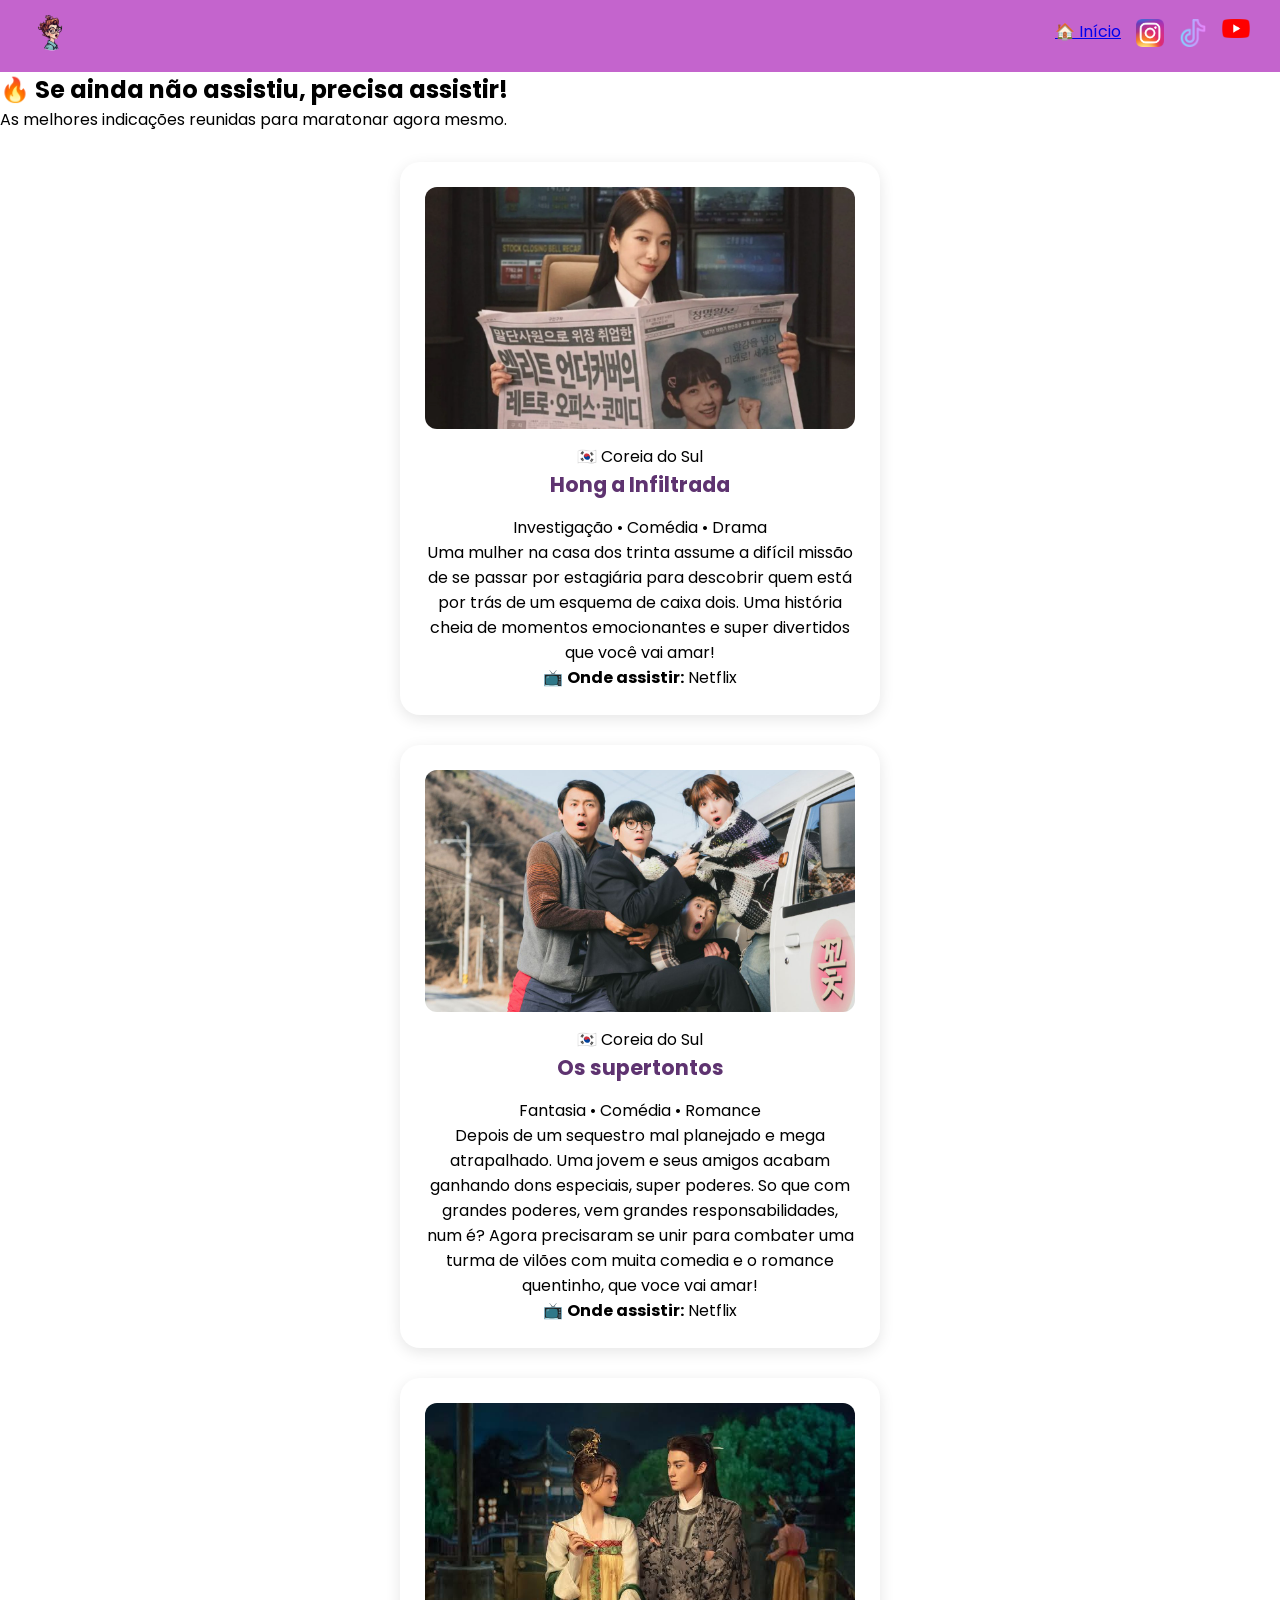
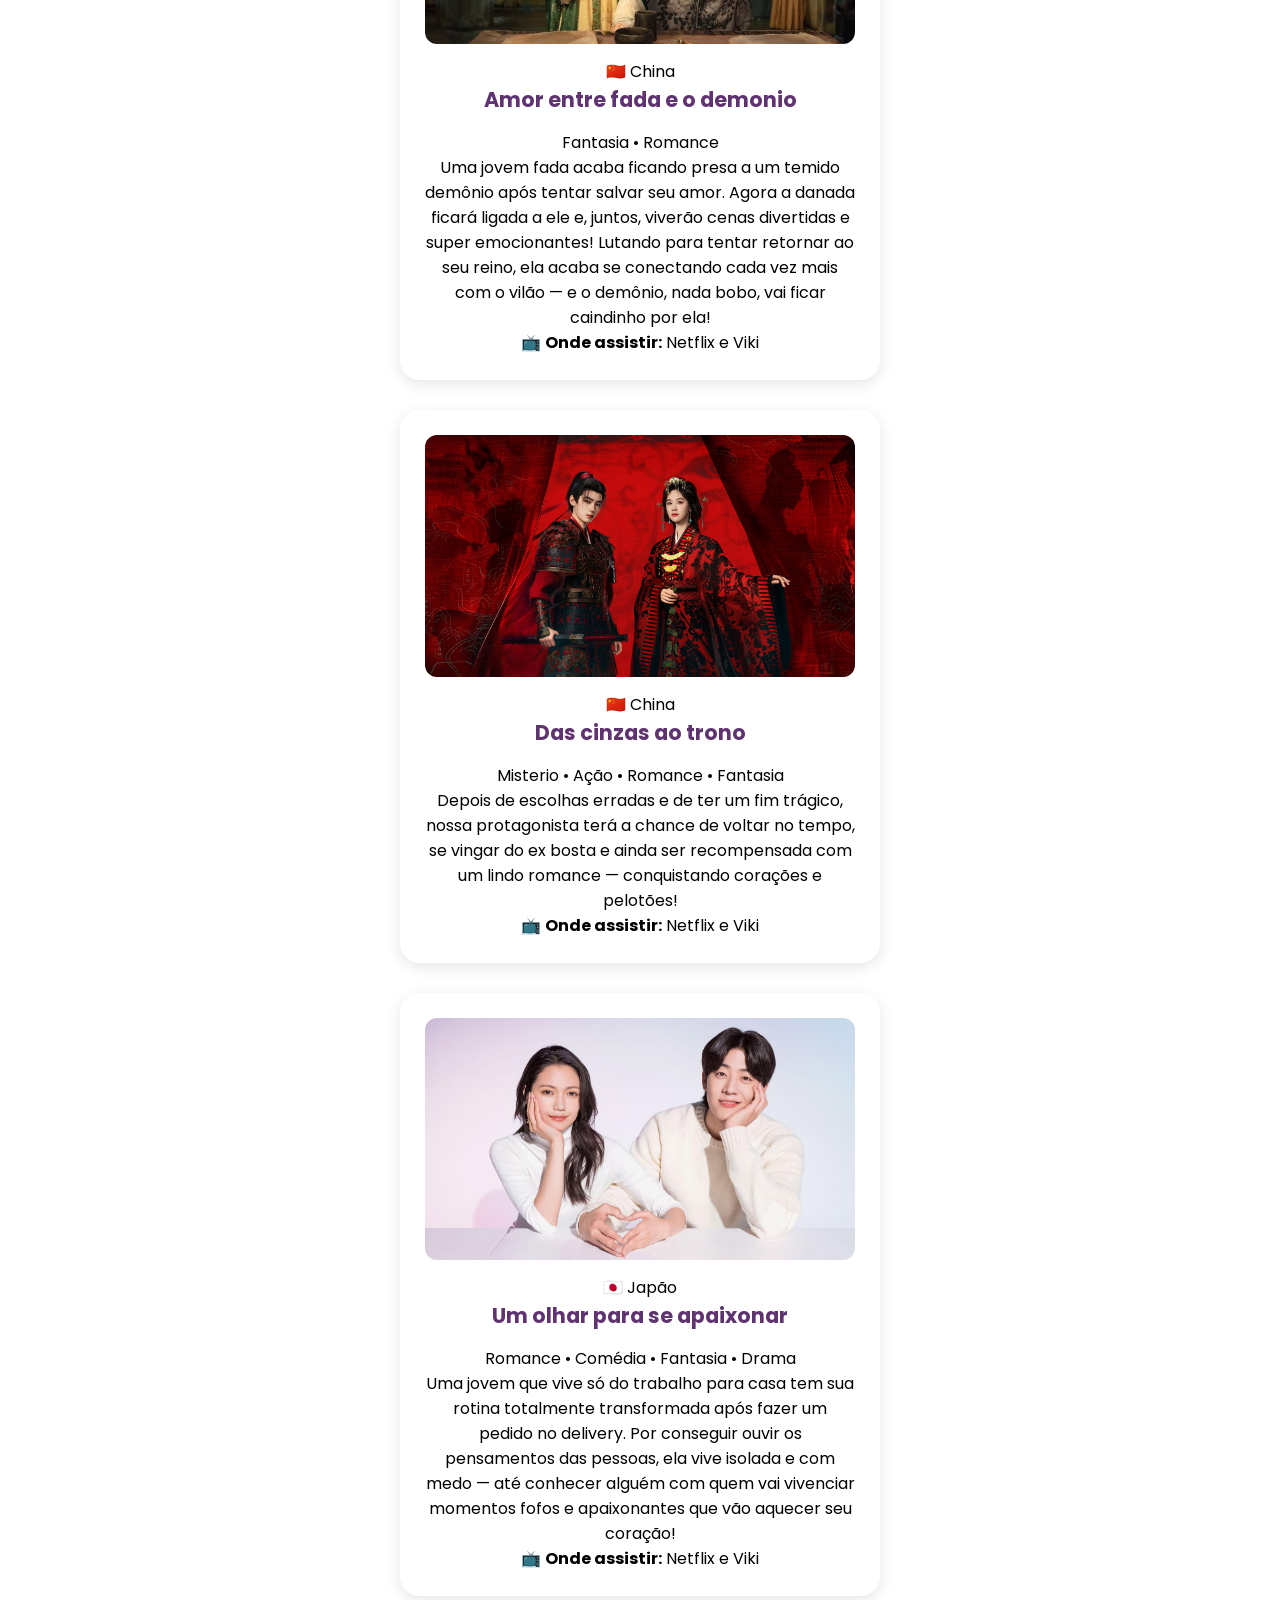
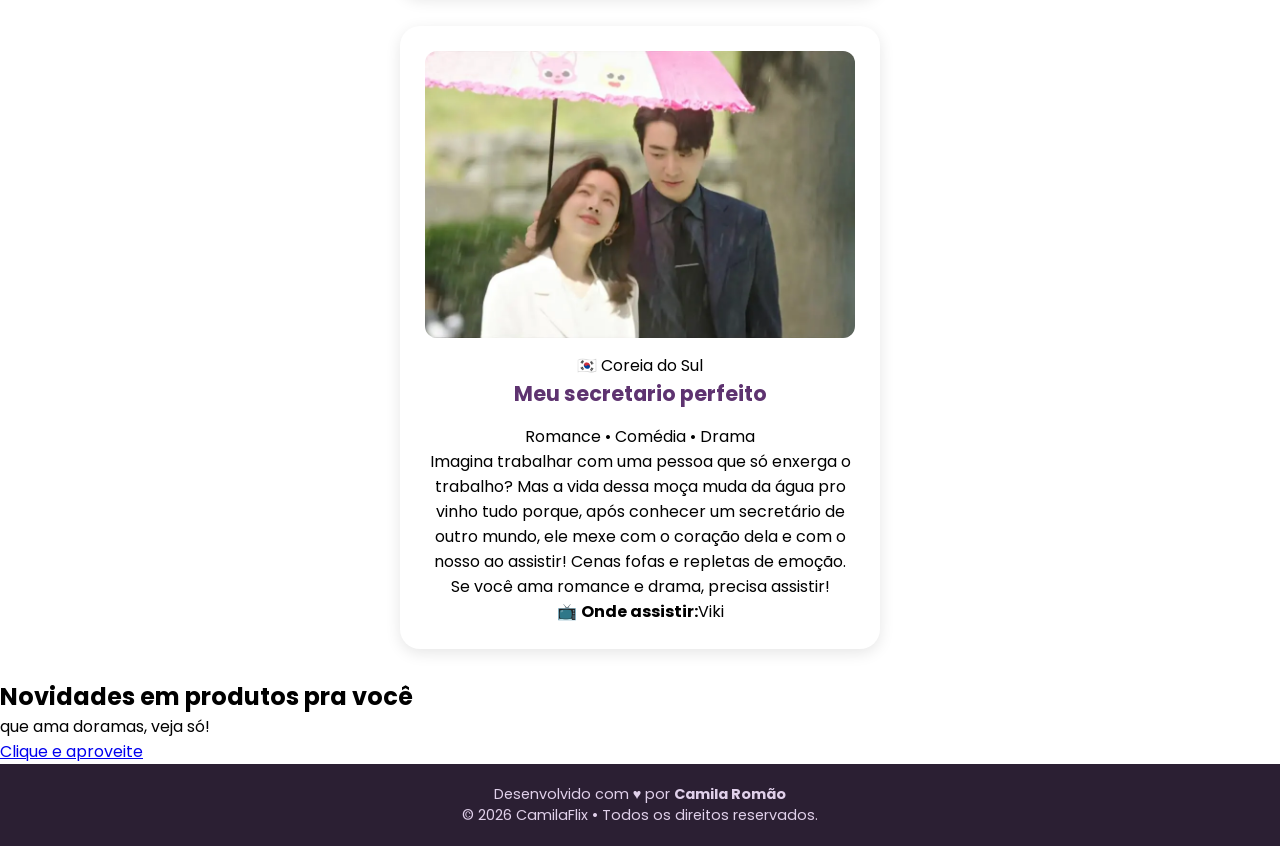
==== indicacoes.html @ 981745ed "Update indicacoes.html" ====
<!DOCTYPE html>
<html lang="pt-br">
<head>
    <meta charset="UTF-8">
    <meta name="viewport" content="width=device-width, initial-scale=1.0">
    <link rel="stylesheet" href="style.css">
    <link rel="preconnect" href="https://fonts.googleapis.com">
    <link rel="preconnect" href="https://fonts.gstatic.com" crossorigin>
    <link href="https://fonts.googleapis.com/css2?family=Poppins:ital,wght@0,100;0,200;0,300;0,400;0,500;0,600;0,700;0,800;0,900;1,100;1,200;1,300;1,400;1,500;1,600;1,700;1,800;1,900&display=swap" rel="stylesheet">
    <title>Recomendo - Camilaflix</title>
</head>

<body>
    <header>
        <div class="logo">
                <img class="logotipo" src="assets/Cah-dorameira-logo.png" alt="Logo Camila Dorameira">
        </div>
        
        <nav class="redes-sociais">
            <!-- Botão de Início estilizado -->
            <a href="https://camila-romao.github.io/mundo-dos-doramas/" class="btn-inicio">
                <span>🏠</span> Início
            </a>

            <!-- Suas Redes Sociais -->
            <a href="https://www.instagram.com/camiladorameiraa/" target="_blank"><img src="assets/Instagram_icon.png" alt="Instagram"></a>
            <a href="https://www.tiktok.com/@camiladorameiraa" target="_blank"><img src="assets/Tiktok_logo.png" alt="TikTok"></a>
            <a href="https://www.youtube.com/@Camiladorameira" target="_blank"><img src="assets/Youtube_logo.png" alt="YouTube"></a>
        </nav>
    </header>

    <section class="titulo-chamativo">
        <h2>🔥 Se ainda não assistiu, precisa assistir!</h2>
        <p>As melhores indicações reunidas para maratonar agora mesmo.</p>
    </section>

    <!-- Grid onde ficam os seus doramas -->
    <main class="grid-doramaflix">

        <!-- Exemplo Card Coreano 1 -->
        <div class="card-dorama">
            <img src="assets/hong-a-infiltrada-img.webp" alt="Hong a infiltrada">
            <div class="card-info">
                <span class="tag-pais coreia">🇰🇷 Coreia do Sul</span>
                <h3>Hong a Infiltrada</h3>
                <span class="genero">Investigação • Comédia • Drama</span>
                <p>Uma mulher na casa dos trinta assume a difícil missão de se passar por estagiária para descobrir quem está por trás de um esquema de caixa dois. Uma história cheia de momentos emocionantes e super divertidos que você vai amar!</p>
                <p class="onde-assistir">📺 <strong>Onde assistir:</strong> Netflix</p>
            </div>
        </div>

        <!-- Exemplo Card Coreano 2 -->
        <div class="card-dorama">
            <img src="assets/SUPERtontos-img.jpg" alt="supertontos">
            <div class="card-info">
                <span class="tag-pais coreia">🇰🇷 Coreia do Sul</span>
                <h3>Os supertontos</h3>
                <span class="genero">Fantasia • Comédia • Romance</span>
                <p>Depois de um sequestro mal planejado e mega atrapalhado. Uma jovem e seus amigos acabam ganhando dons especiais, super poderes. So que com grandes poderes, vem grandes responsabilidades, num é? Agora precisaram se unir para combater uma turma de vilões com muita comedia e o romance quentinho, que voce vai amar!</p>
                <p class="onde-assistir">📺 <strong>Onde assistir:</strong> Netflix</p>
            </div>
        </div> 

        <!-- Exemplo Card Chinês 1 -->
        <div class="card-dorama">
            <img src="assets/amor-entre-a-fada-e-o-demonio-img.jpg" alt="Amor entre fada e o demonio">
            <div class="card-info">
                <span class="tag-pais china">🇨🇳 China</span>
                <h3>Amor entre fada e o demonio</h3>
                <span class="genero">Fantasia • Romance</span>
                <p>Uma jovem fada acaba ficando presa a um temido demônio após tentar salvar seu amor. Agora a danada ficará ligada a ele e, juntos, viverão cenas divertidas e super emocionantes! Lutando para tentar retornar ao seu reino, ela acaba se conectando cada vez mais com o vilão — e o demônio, nada bobo, vai ficar caindinho por ela!</p>
                <p class="onde-assistir">📺 <strong>Onde assistir:</strong> Netflix e Viki</p>
            </div>
        </div>

        <!-- Exemplo Card Chinês 2 -->
        <div class="card-dorama">
            <img src="assets/das-cinzas-ao-trono-img.jpg" alt="Das cinzas ao trono">
            <div class="card-info">
                <span class="tag-pais china">🇨🇳 China</span>
                <h3>Das cinzas ao trono</h3>
                <span class="genero">Misterio • Ação • Romance • Fantasia</span>
                <p>Depois de escolhas erradas e de ter um fim trágico, nossa protagonista terá a chance de voltar no tempo, se vingar do ex bosta e ainda ser recompensada com um lindo romance — conquistando corações e pelotões!</p>
                <p class="onde-assistir">📺 <strong>Onde assistir:</strong> Netflix e Viki</p>
            </div>
        </div> 

        <!-- Exemplo Card Japonês -->
        <div class="card-dorama">
            <img src="assets/Um-olhar-para-se-apaixonar-img.jpg" alt="Um olhar para se apaixonar">
            <div class="card-info">
                <span class="tag-pais japao">🇯🇵 Japão</span>
                <h3>Um olhar para se apaixonar</h3>
                <span class="genero">Romance • Comédia • Fantasia • Drama</span>
                <p>Uma jovem que vive só do trabalho para casa tem sua rotina totalmente transformada após fazer um pedido no delivery. Por conseguir ouvir os pensamentos das pessoas, ela vive isolada e com medo — até conhecer alguém com quem vai vivenciar momentos fofos e apaixonantes que vão aquecer seu coração!</p>
                <p class="onde-assistir">📺 <strong>Onde assistir:</strong> Netflix e Viki</p>
            </div>
        </div> 

        <div class="card-dorama">
            <img src="assets/meu-secretario-perfeito-img.webp" alt="Meu secretario perfeito">
            <div class="card-info">
                <span class="tag-pais japao">🇰🇷 Coreia do Sul</span>
                <h3>Meu secretario perfeito</h3>
                <span class="genero">Romance • Comédia • Drama</span>
                <p>Imagina trabalhar com uma pessoa que só enxerga o trabalho? Mas a vida dessa moça muda da água pro vinho tudo porque, após conhecer um secretário de outro mundo, ele mexe com o coração dela e com o nosso ao assistir! Cenas fofas e repletas de emoção. Se você ama romance e drama, precisa assistir! </p>
                <p class="onde-assistir">📺 <strong>Onde assistir:</strong>Viki</p>
            </div>
        </div> 
    </main>


<!-- Seção achadinhos -->
    <!-- Cabeçalho da Seção -->
     <section>
        <div class="achadinhos-titulo">
        <h2>Novidades em produtos pra você</h2>
        <p>que ama doramas, veja só!</p>
        <a  href="https://meli.la/2pvs6Jg" target="_blank" rel="noopener noreferrer">
                Clique e aproveite
            </a>
    </div>
     </section>

<footer>
        <p>Desenvolvido com <span class="coracao">♥</span> por <strong>Camila Romão</strong></p>
        <p>&copy; 2026 CamilaFlix • Todos os direitos reservados.</p>
    </footer> 
</body>
</html>
---- style.css ----
* {
    margin: 0;
    padding: 0;
    box-sizing: border-box;
    font-family: "Poppins", sans-serif;
}
/* ============================================== */
/* 2. CABEÇALHO E NAVEGAÇÃO                       */
/* ============================================== */
header {
    display: flex;
    justify-content: space-between;
    align-items: center;
    padding: 10px 30px;
    background-color: rgb(196, 100, 205);
    backdrop-filter: blur(5px);
    position: sticky;
    top: 0;
    z-index: 100;
}

.logotipo {
    width: 45px;
    height: auto;
    border-radius: 50%;
    transition: transform 0.3s ease;
    cursor: pointer;
}

.logotipo:hover {
    transform: scale(1.08);
}

.redes-sociais {
    display: flex;
    gap: 15px;
}

.redes-sociais img {
    width: 28px;
    height: auto;
    transition: transform 0.2s ease;
}

.redes-sociais img:hover {
    transform: scale(1.15);
}

/* ============================================== */
/* 3. ANIMAÇÃO CHUVA DE CEREJEIRA                 */
/* ============================================== */
#petalas-container {
    position: fixed;
    top: 0;
    left: 0;
    width: 100%;
    height: 100vh;
    overflow: hidden;
    pointer-events: none;
    z-index: 999;
}

.petala {
    position: absolute;
    top: -10px;
    background-color: #ffb7c5;
    border-radius: 150% 0 150% 0;
    animation: cair linear infinite;
    opacity: 0.8;
}

.petala:nth-child(1) { left: 10%; width: 15px; height: 10px; animation-duration: 5s; animation-delay: 0s; }
.petala:nth-child(2) { left: 30%; width: 20px; height: 12px; animation-duration: 7s; animation-delay: 2s; }
.petala:nth-child(3) { left: 50%; width: 12px; height: 8px;  animation-duration: 4s; animation-delay: 1s; }
.petala:nth-child(4) { left: 70%; width: 18px; height: 10px; animation-duration: 6s; animation-delay: 3s; }
.petala:nth-child(5) { left: 90%; width: 14px; height: 9px;  animation-duration: 0.5s; }

@keyframes cair {
    0% {
        transform: translateY(-10vh) rotate(0deg) translateX(0);
        opacity: 1;
    }
    100% {
        transform: translateY(85vh) rotate(360deg) translateX(50px);
        opacity: 0.2;
    }
}

/* ============================================== */
/* TEXTO SOBRE O BANNER                           */
/* ============================================== */

.texto-banner {
    position: absolute;
    left: 50%;
    top: 60%;

    transform: translate(-50%, -50%);

    z-index: 2;

    width: 90%;
    max-width: 650px;

    text-align: center;

    color: rgba(255, 255, 255, 0.9);

    text-shadow: 0 2px 10px rgba(0, 0, 0, 0.45);
}

.texto-banner h1 {
    margin: 0 0 8px;

    color: rgba(255, 255, 255, 0.88);

    font-size: clamp(1.6rem, 3vw, 2.5rem);

    font-weight: 700;

    line-height: 1.2;

    text-align: center;
}

.texto-banner p {
    margin: 0;

    color: rgba(255, 255, 255, 0.75);

    font-size: clamp(0.8rem, 1.3vw, 1rem);

    line-height: 1.5;

    text-align: center;
}
 

/* BANNER DO TOPO                              */
/* ============================================== */

.banner {
    width: 100%;
    margin: 0;
    padding: 0;
}

.conteudo-banner {
    width: 100%;
    height: clamp(250px, 40vw, 420px);
    overflow: hidden;
    position: relative;
    border-bottom: 4px solid #c464cd;
}

.conteudo-banner img {
    width: 100%;
    height: 100%;
    display: block;
    object-fit: cover;
    object-position: center;
}

/* Degrade sobre a imagem */ 
.conteudo-banner::after {
    content: "";
    position: absolute;
    inset: 0;
    background: linear-gradient(
        to bottom,
        rgba(0, 0, 0, 0.05),
        rgba(0, 0, 0, 0.15),
        rgba(0, 0, 0, 0.55)
    );
    pointer-events: none;
}

/* ============================================== */
/* RESPONSIVIDADE DO BANNER                       */
/* ============================================== */

@media (max-width: 768px) {
    .conteudo-banner {
        height: 280px;
    }
}

@media (max-width: 480px) {
    .conteudo-banner {
        height: 230px;
    }
}

@media (max-width: 600px) {

    .texto-banner {
        left: 6%;
        right: 6%;
        bottom: 12%;
    }

    .texto-banner h1 {
        font-size: 1.7rem;
    }

    .texto-banner p {
        font-size: 0.85rem;
    }
}

h1 {
    text-align: center;
    color: #5e3370;
    margin: 40px 20px 20px;
    font-size: 2rem;
}

/* SEÇÕES DE TEXTO E APRESENTAÇÃO  */ 

.secao-chamativa { 
    max-width: 900px; 
    margin: 0 auto; 
    padding: 40px 20px;
}

.lista-motivos {
    list-style: none;
    padding: 0;
    margin-top: 15px;
}

.lista-motivos li {
    color: #444;
    font-size: 1rem;
    line-height: 1.6;
    margin-bottom: 15px;
    position: relative;
    padding-left: 25px;
}

.lista-motivos li::before {
    content: "💜";
    position: absolute;
    left: 0;
    top: 0;
    font-size: 0.9rem;
}

.lista-motivos strong {
    color: #5e3370;
}

/* ============================================== */
/* 6. CARD DO DORAMA EM DESTAQUE                 */
/* ============================================== */
.card-dorama {
    max-width: 480px;            /* Define a largura do card no meio da tela */
    margin: 30px auto;           /* Centraliza perfeitamente o card */
    padding: 25px;
    background-color: #ffffff;   /* Fundo branco */
    border-radius: 20px;         /* Cantos arredondados */
    box-shadow: 0 4px 15px rgba(0, 0, 0, 0.1); /* Sombrinha suave */
    
    display: flex;
    flex-direction: column;
    align-items: center;
    text-align: center;
}

.card-dorama img {
    width: 100%;                 /* A imagem ocupa a largura inteira da caixinha */
    height: auto;
    border-radius: 12px;
    margin-bottom: 15px;
}

.card-dorama h3 {
    font-size: 1.3rem;
    color: #5e3370;
    margin-bottom: 15px;
}

.btn-resenha {
    display: inline-flex;
    justify-content: center;
    align-items: center;
    width: 150px;
    height: 40px;
    border-radius: 20px;
    color: #ffffff;
    background-color: rgb(171, 114, 224);
    border: none;
    font-weight: bold;
    font-size: 14px;
    cursor: pointer;
    transition: background-color 0.2s ease, transform 0.2s ease;
    margin-bottom: 15px;
}

.btn-resenha:hover {
    background-color: rgb(145, 90, 195);
    transform: scale(1.05);
}

.resenha-caixa {
    margin: 10px 0 20px 0;
    padding: 15px;
    background-color: #fff0f3;
    border-radius: 12px;
    text-align: left;
    width: 100%;
}

.resenha-caixa p {
    color: #444;
    font-size: 0.95rem;
    line-height: 1.5;
}

.link-youtube {
    display: inline-block;
    margin-top: 10px;
    color: #ff4757;
    font-weight: bold;
    text-decoration: none;
}

.link-youtube:hover {
    text-decoration: underline;
}

/* Container do Botão de Curtir */
.favoritos-container {
    display: flex;
    padding: 10px;
    align-items: center;
    flex-direction: column;
    justify-content: center;
    text-align: center;
}

.favoritos-container button {
    width: 70px;
    height: 70px;
    background-color: #ffb7c5;
    border-radius: 50%;
    border: none;
    cursor: pointer;
    font-size: 1.5rem;
    transition: transform 0.2s ease;
}

.favoritos-container button:hover {
    transform: scale(1.1);
}

.favoritos-container p {
    margin-top: 8px;
    font-weight: bold;
    color: #5e3370;
}

/* ============================================== */
/* 7. SEÇÃO YOUTUBE                               */
/* ============================================== */
.secao-youtube {
    text-align: center;
    padding: 40px 20px;
    background-color: #9477ac;
    color: #f4f4f4;
    display: flex;
    flex-direction: column;
    align-items: center;
    gap: 15px;
}

.secao-youtube h3 {
    font-size: 1.5rem;
}

.secao-youtube p {
    max-width: 700px;
}

.btn-youtube {
    display: inline-flex;
    align-items: center;
    justify-content: center;
    gap: 10px;
    background-color: #ffffff;
    color: #333;
    border: none;
    padding: 10px 25px;
    border-radius: 25px;
    font-size: 1rem;
    font-weight: bold;
    cursor: pointer;
    box-shadow: 0 4px 8px rgba(0, 0, 0, 0.15);
    transition: transform 0.2s ease, background-color 0.2s ease;
}

.btn-youtube img {
    width: 28px;
    height: auto;
}

.btn-youtube:hover {
    transform: scale(1.05);
    background-color: #fff0f5;
}

/* ============================================== */
/* SEÇÃO CAMILAFLIX                               */
/* ============================================== */

.secao-camilaflix {
    width: 100%;
    display: flex;
    justify-content: center;
    align-items: center;

    padding: 40px 20px;

    text-align: center;
}

.link-camilaflix {
    display: flex;
    flex-direction: column;
    align-items: center;

    gap: 18px;

    max-width: 700px;
}

.link-camilaflix h3 {
    margin: 0;

    color: #5e3370;

    font-size: 1.3rem;
    font-weight: 600;

    line-height: 1.5;
}

.link-camilaflix a {
    display: inline-flex;
    align-items: center;
    justify-content: center;

    gap: 6px;

    padding: 9px 20px;

    background: linear-gradient(
        135deg,
        #9333ea,
        #db2777
    );

    color: #ffffff;

    border-radius: 15px;

    font-size: 0.9rem;
    font-weight: 600;

    text-decoration: none;

    box-shadow:
        0 5px 15px rgba(168, 85, 247, 0.30);

    transition:
        transform 0.2s ease,
        box-shadow 0.2s ease;
}

.link-camilaflix a:hover {
    transform: translateY(-3px);

    box-shadow:
        0 8px 20px rgba(168, 85, 247, 0.40);
}

@media (max-width: 480px) {
    .secao-camilaflix {
        padding: 30px 15px;
    }

    .link-camilaflix h3 {
        font-size: 1.1rem;
    }

    .link-camilaflix a {
        font-size: 0.85rem;
        padding: 8px 17px;
    }
}

/* ============================================== */
/* CORREÇÃO DO TEXTO DO BANNER                   */
/* ============================================== */

.texto-banner {
    position: absolute;

    left: 50%;
    top: 60%;

    transform: translate(-50%, -50%);

    width: calc(100% - 40px);
    max-width: 650px;

    margin: 0;
    padding: 0;

    text-align: center;

    z-index: 2;
}

.texto-banner h1 {
    margin: 0 0 8px !important;
    padding: 0;

    color: rgba(255, 255, 255, 0.90);

    font-size: clamp(1.5rem, 5vw, 2.5rem);

    font-weight: 700;
    line-height: 1.2;

    text-align: center;

    white-space: normal;

    text-shadow: 0 2px 10px rgba(0, 0, 0, 0.5);
}

.texto-banner p {
    margin: 0;
    padding: 0;

    color: rgba(255, 255, 255, 0.78);

    font-size: clamp(0.75rem, 2.5vw, 1rem);

    line-height: 1.5;

    text-align: center;
}

/* ============================================== */
/* CELULAR                                        */
/* ============================================== */

@media (max-width: 600px) {

    .texto-banner {
        left: 50%;
        top: 62%;

        width: calc(100% - 30px);

        transform: translate(-50%, -50%);
    }

    .texto-banner h1 {
        font-size: 1.45rem;
    }

    .texto-banner p {
        font-size: 0.75rem;
    }
}

/* ============================================== */
/* 8. RODAPÉ                                      */
/* ============================================== */
footer {
    text-align: center;
    padding: 20px;
    background-color: #2b1f33;
    color: #e0d0ea;
    font-size: 0.9rem;
}
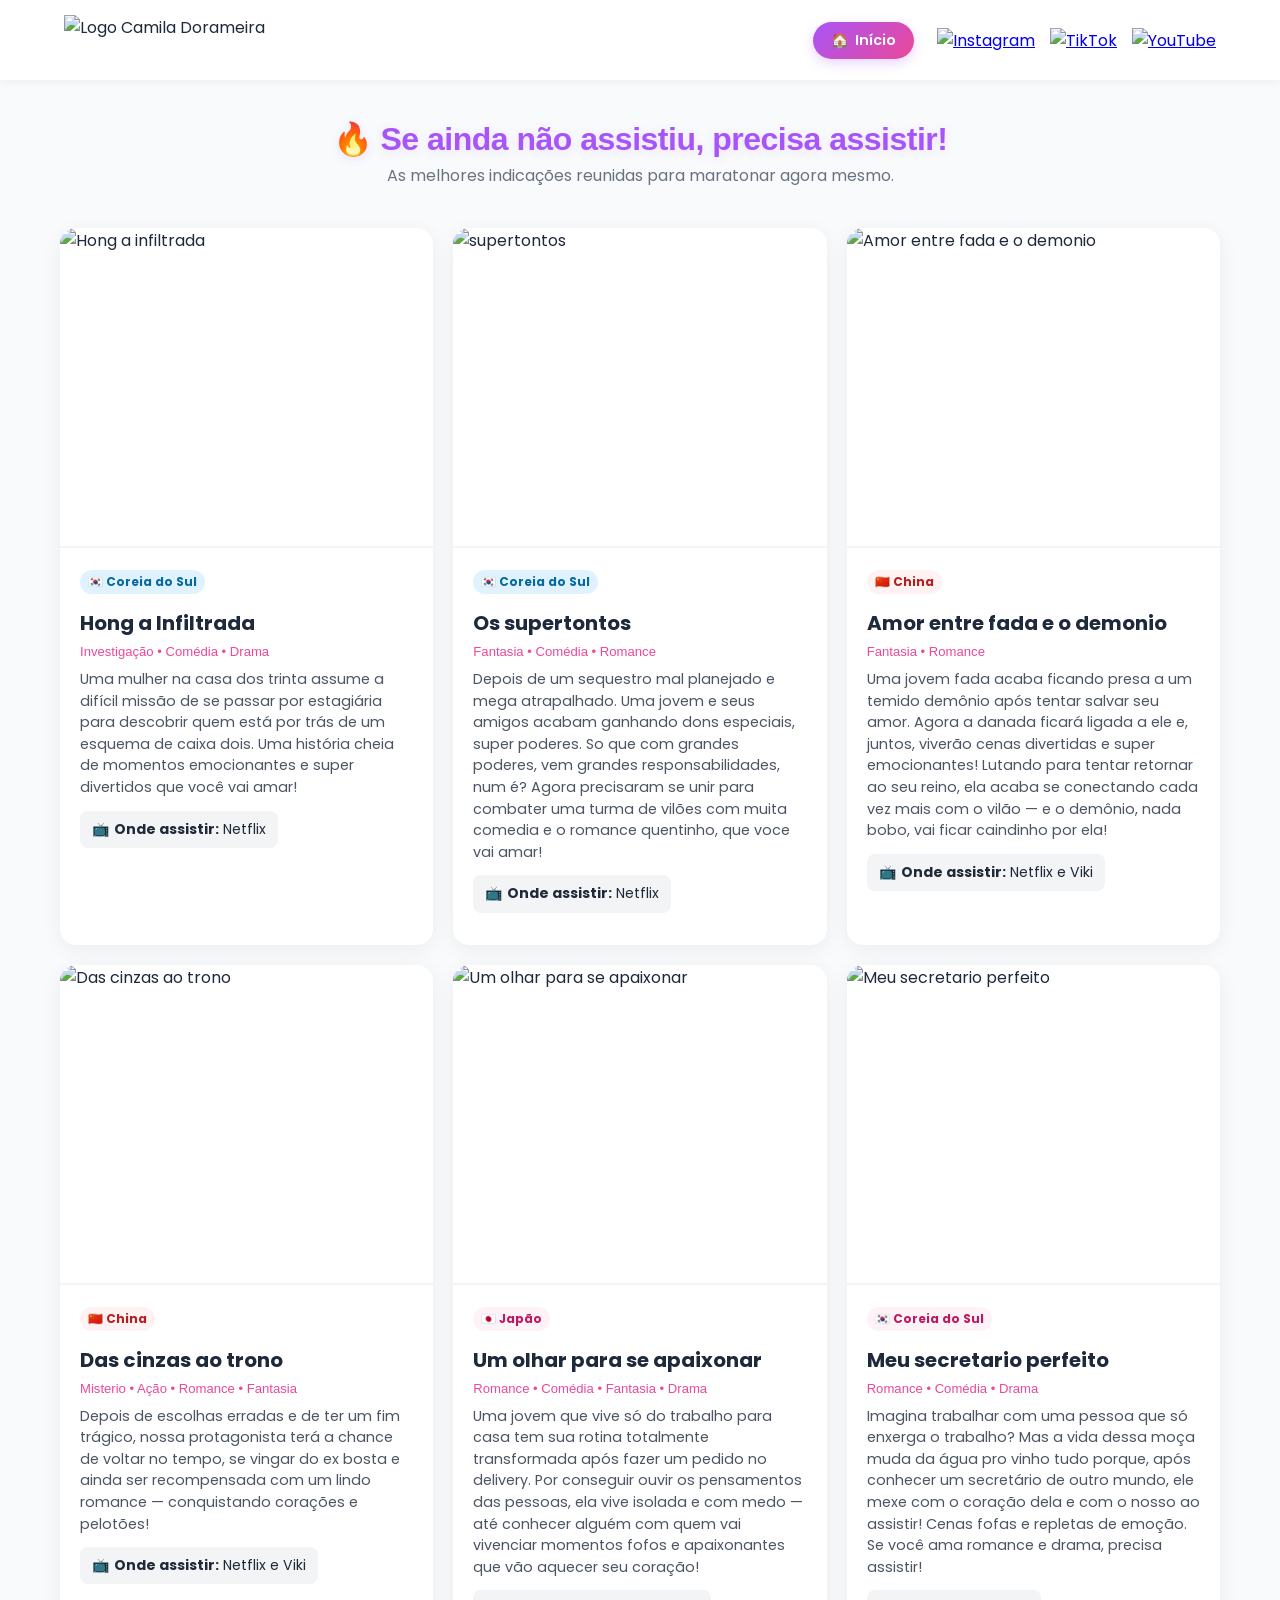
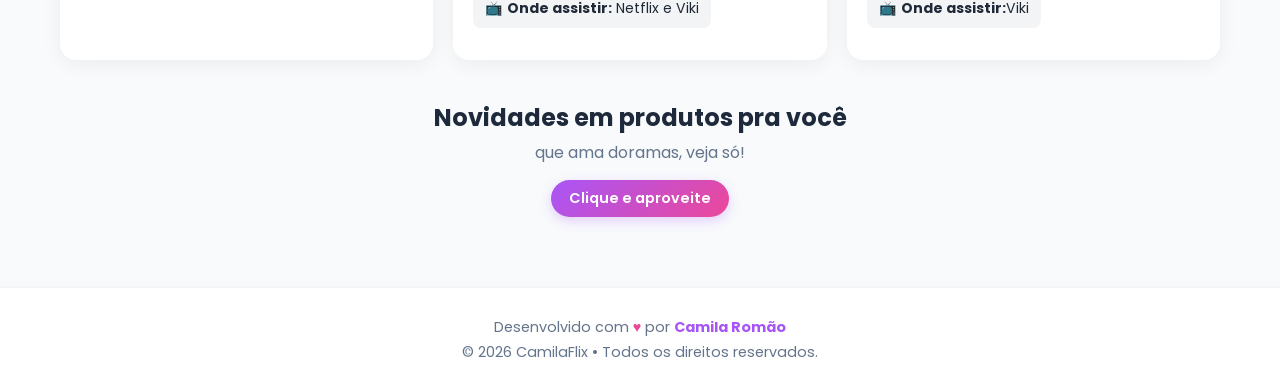
==== commit 1da39953: "Add files via upload" ====
--- a/indicacoes.html
+++ b/indicacoes.html
@@ -13,19 +13,19 @@
 <body>
     <header>
         <div class="logo">
-                <img class="logotipo" src="assets/Cah-dorameira-logo.png" alt="Logo Camila Dorameira">
+                <img class="logotipo" src="/Mundo-dos-Doramas/assets/Cah-dorameira-logo.png" alt="Logo Camila Dorameira">
         </div>
         
         <nav class="redes-sociais">
             <!-- Botão de Início estilizado -->
-            <a href="https://camila-romao.github.io/mundo-dos-doramas/" class="btn-inicio">
+            <a href="/Mundo-dos-Doramas/index.html" class="btn-inicio">
                 <span>🏠</span> Início
             </a>
 
             <!-- Suas Redes Sociais -->
-            <a href="https://www.instagram.com/camiladorameiraa/" target="_blank"><img src="assets/Instagram_icon.png" alt="Instagram"></a>
-            <a href="https://www.tiktok.com/@camiladorameiraa" target="_blank"><img src="assets/Tiktok_logo.png" alt="TikTok"></a>
-            <a href="https://www.youtube.com/@Camiladorameira" target="_blank"><img src="assets/Youtube_logo.png" alt="YouTube"></a>
+            <a href="https://www.instagram.com/camiladorameiraa/" rel="noopener noreferrer" target="_blank"><img src="/Mundo-dos-Doramas/assets/Instagram_icon.png" alt="Instagram"></a>
+            <a href="https://www.tiktok.com/@camiladorameiraa" rel="noopener noreferrer" target="_blank"><img src="/Mundo-dos-Doramas/assets/Tiktok_logo.png" alt="TikTok"></a>
+            <a href="https://www.youtube.com/@Camiladorameira" rel="noopener noreferrer" target="_blank"><img src="/Mundo-dos-Doramas/assets/Youtube_logo.png" alt="YouTube"></a>
         </nav>
     </header>
 
@@ -39,7 +39,7 @@
 
         <!-- Exemplo Card Coreano 1 -->
         <div class="card-dorama">
-            <img src="assets/hong-a-infiltrada-img.webp" alt="Hong a infiltrada">
+            <img src="/Mundo-dos-Doramas/assets/hong-a-infiltrada-img.webp" alt="Hong a infiltrada">
             <div class="card-info">
                 <span class="tag-pais coreia">🇰🇷 Coreia do Sul</span>
                 <h3>Hong a Infiltrada</h3>
@@ -51,7 +51,7 @@
 
         <!-- Exemplo Card Coreano 2 -->
         <div class="card-dorama">
-            <img src="assets/SUPERtontos-img.jpg" alt="supertontos">
+            <img src="/Mundo-dos-Doramas/assets/SUPERtontos-img.jpg" alt="supertontos">
             <div class="card-info">
                 <span class="tag-pais coreia">🇰🇷 Coreia do Sul</span>
                 <h3>Os supertontos</h3>
@@ -63,7 +63,7 @@
 
         <!-- Exemplo Card Chinês 1 -->
         <div class="card-dorama">
-            <img src="assets/amor-entre-a-fada-e-o-demonio-img.jpg" alt="Amor entre fada e o demonio">
+            <img src="/Mundo-dos-Doramas/assets/amor-entre-a-fada-e-o-demonio-img.jpg" alt="Amor entre fada e o demonio">
             <div class="card-info">
                 <span class="tag-pais china">🇨🇳 China</span>
                 <h3>Amor entre fada e o demonio</h3>
@@ -75,7 +75,7 @@
 
         <!-- Exemplo Card Chinês 2 -->
         <div class="card-dorama">
-            <img src="assets/das-cinzas-ao-trono-img.jpg" alt="Das cinzas ao trono">
+            <img src="/Mundo-dos-Doramas/assets/das-cinzas-ao-trono-img.jpg" alt="Das cinzas ao trono">
             <div class="card-info">
                 <span class="tag-pais china">🇨🇳 China</span>
                 <h3>Das cinzas ao trono</h3>
@@ -87,7 +87,7 @@
 
         <!-- Exemplo Card Japonês -->
         <div class="card-dorama">
-            <img src="assets/Um-olhar-para-se-apaixonar-img.jpg" alt="Um olhar para se apaixonar">
+            <img src="/Mundo-dos-Doramas/assets/Um-olhar-para-se-apaixonar-img.jpg" alt="Um olhar para se apaixonar">
             <div class="card-info">
                 <span class="tag-pais japao">🇯🇵 Japão</span>
                 <h3>Um olhar para se apaixonar</h3>
@@ -98,7 +98,7 @@
         </div> 
 
         <div class="card-dorama">
-            <img src="assets/meu-secretario-perfeito-img.webp" alt="Meu secretario perfeito">
+            <img src="/Mundo-dos-Doramas/assets/meu-secretario-perfeito-img.webp" alt="Meu secretario perfeito">
             <div class="card-info">
                 <span class="tag-pais japao">🇰🇷 Coreia do Sul</span>
                 <h3>Meu secretario perfeito</h3>
--- a/style.css
+++ b/style.css
@@ -1,44 +1,63 @@
+/* ==================== CONFIGURAÇÕES GERAIS ==================== */
+
 * {
     margin: 0;
     padding: 0;
     box-sizing: border-box;
+}
+
+html {
+    scroll-behavior: smooth;
+}
+
+body {
     font-family: "Poppins", sans-serif;
-}
-/* ============================================== */
-/* 2. CABEÇALHO E NAVEGAÇÃO                       */
-/* ============================================== */
+    background-color: #f8fafc;
+    color: #1e293b;
+    overflow-x: hidden;
+}
+
+/* ==================== CABEÇALHO ==================== */
+
 header {
+    position: sticky;
+    top: 0;
+    z-index: 10;
+
     display: flex;
     justify-content: space-between;
     align-items: center;
-    padding: 10px 30px;
-    background-color: rgb(196, 100, 205);
-    backdrop-filter: blur(5px);
-    position: sticky;
-    top: 0;
-    z-index: 100;
+
+    padding: 15px 5%;
+
+    background-color: #ffffff;
+    box-shadow: 0 2px 10px rgba(0, 0, 0, 0.05);
 }
 
 .logotipo {
-    width: 45px;
-    height: auto;
-    border-radius: 50%;
-    transition: transform 0.3s ease;
-    cursor: pointer;
+    height: 50px;
+    width: auto;
+    display: block;
+    transition: transform 0.2s ease;
 }
 
 .logotipo:hover {
-    transform: scale(1.08);
-}
+    transform: scale(1.05);
+}
+
+/* ==================== REDES SOCIAIS ==================== */
 
 .redes-sociais {
     display: flex;
+    align-items: center;
+    justify-content: flex-end;
     gap: 15px;
 }
 
 .redes-sociais img {
     width: 28px;
-    height: auto;
+    height: 28px;
+    object-fit: contain;
     transition: transform 0.2s ease;
 }
 
@@ -46,544 +65,421 @@
     transform: scale(1.15);
 }
 
-/* ============================================== */
-/* 3. ANIMAÇÃO CHUVA DE CEREJEIRA                 */
-/* ============================================== */
-#petalas-container {
-    position: fixed;
-    top: 0;
-    left: 0;
-    width: 100%;
-    height: 100vh;
-    overflow: hidden;
-    pointer-events: none;
-    z-index: 999;
-}
-
-.petala {
-    position: absolute;
-    top: -10px;
-    background-color: #ffb7c5;
-    border-radius: 150% 0 150% 0;
-    animation: cair linear infinite;
-    opacity: 0.8;
-}
-
-.petala:nth-child(1) { left: 10%; width: 15px; height: 10px; animation-duration: 5s; animation-delay: 0s; }
-.petala:nth-child(2) { left: 30%; width: 20px; height: 12px; animation-duration: 7s; animation-delay: 2s; }
-.petala:nth-child(3) { left: 50%; width: 12px; height: 8px;  animation-duration: 4s; animation-delay: 1s; }
-.petala:nth-child(4) { left: 70%; width: 18px; height: 10px; animation-duration: 6s; animation-delay: 3s; }
-.petala:nth-child(5) { left: 90%; width: 14px; height: 9px;  animation-duration: 0.5s; }
-
-@keyframes cair {
-    0% {
-        transform: translateY(-10vh) rotate(0deg) translateX(0);
-        opacity: 1;
-    }
-    100% {
-        transform: translateY(85vh) rotate(360deg) translateX(50px);
-        opacity: 0.2;
-    }
-}
-
-/* ============================================== */
-/* TEXTO SOBRE O BANNER                           */
-/* ============================================== */
-
-.texto-banner {
-    position: absolute;
-    left: 50%;
-    top: 60%;
-
-    transform: translate(-50%, -50%);
-
-    z-index: 2;
-
-    width: 90%;
-    max-width: 650px;
-
-    text-align: center;
-
-    color: rgba(255, 255, 255, 0.9);
-
-    text-shadow: 0 2px 10px rgba(0, 0, 0, 0.45);
-}
-
-.texto-banner h1 {
-    margin: 0 0 8px;
-
-    color: rgba(255, 255, 255, 0.88);
-
-    font-size: clamp(1.6rem, 3vw, 2.5rem);
-
-    font-weight: 700;
-
-    line-height: 1.2;
-
-    text-align: center;
-}
-
-.texto-banner p {
-    margin: 0;
-
-    color: rgba(255, 255, 255, 0.75);
-
-    font-size: clamp(0.8rem, 1.3vw, 1rem);
-
-    line-height: 1.5;
-
-    text-align: center;
-}
- 
-
-/* BANNER DO TOPO                              */
-/* ============================================== */
-
-.banner {
-    width: 100%;
-    margin: 0;
-    padding: 0;
-}
-
-.conteudo-banner {
-    width: 100%;
-    height: clamp(250px, 40vw, 420px);
-    overflow: hidden;
-    position: relative;
-    border-bottom: 4px solid #c464cd;
-}
-
-.conteudo-banner img {
-    width: 100%;
-    height: 100%;
-    display: block;
-    object-fit: cover;
-    object-position: center;
-}
-
-/* Degrade sobre a imagem */ 
-.conteudo-banner::after {
-    content: "";
-    position: absolute;
-    inset: 0;
-    background: linear-gradient(
-        to bottom,
-        rgba(0, 0, 0, 0.05),
-        rgba(0, 0, 0, 0.15),
-        rgba(0, 0, 0, 0.55)
-    );
-    pointer-events: none;
-}
-
-/* ============================================== */
-/* RESPONSIVIDADE DO BANNER                       */
-/* ============================================== */
-
-@media (max-width: 768px) {
-    .conteudo-banner {
-        height: 280px;
-    }
-}
-
-@media (max-width: 480px) {
-    .conteudo-banner {
-        height: 230px;
-    }
-}
-
-@media (max-width: 600px) {
-
-    .texto-banner {
-        left: 6%;
-        right: 6%;
-        bottom: 12%;
-    }
-
-    .texto-banner h1 {
-        font-size: 1.7rem;
-    }
-
-    .texto-banner p {
-        font-size: 0.85rem;
-    }
-}
-
-h1 {
-    text-align: center;
-    color: #5e3370;
-    margin: 40px 20px 20px;
-    font-size: 2rem;
-}
-
-/* SEÇÕES DE TEXTO E APRESENTAÇÃO  */ 
-
-.secao-chamativa { 
-    max-width: 900px; 
-    margin: 0 auto; 
-    padding: 40px 20px;
-}
-
-.lista-motivos {
-    list-style: none;
-    padding: 0;
-    margin-top: 15px;
-}
-
-.lista-motivos li {
-    color: #444;
-    font-size: 1rem;
-    line-height: 1.6;
-    margin-bottom: 15px;
-    position: relative;
-    padding-left: 25px;
-}
-
-.lista-motivos li::before {
-    content: "💜";
-    position: absolute;
-    left: 0;
-    top: 0;
-    font-size: 0.9rem;
-}
-
-.lista-motivos strong {
-    color: #5e3370;
-}
-
-/* ============================================== */
-/* 6. CARD DO DORAMA EM DESTAQUE                 */
-/* ============================================== */
-.card-dorama {
-    max-width: 480px;            /* Define a largura do card no meio da tela */
-    margin: 30px auto;           /* Centraliza perfeitamente o card */
-    padding: 25px;
-    background-color: #ffffff;   /* Fundo branco */
-    border-radius: 20px;         /* Cantos arredondados */
-    box-shadow: 0 4px 15px rgba(0, 0, 0, 0.1); /* Sombrinha suave */
-    
-    display: flex;
-    flex-direction: column;
-    align-items: center;
-    text-align: center;
-}
-
-.card-dorama img {
-    width: 100%;                 /* A imagem ocupa a largura inteira da caixinha */
-    height: auto;
-    border-radius: 12px;
-    margin-bottom: 15px;
-}
-
-.card-dorama h3 {
-    font-size: 1.3rem;
-    color: #5e3370;
-    margin-bottom: 15px;
-}
-
-.btn-resenha {
-    display: inline-flex;
-    justify-content: center;
-    align-items: center;
-    width: 150px;
-    height: 40px;
-    border-radius: 20px;
-    color: #ffffff;
-    background-color: rgb(171, 114, 224);
-    border: none;
-    font-weight: bold;
-    font-size: 14px;
-    cursor: pointer;
-    transition: background-color 0.2s ease, transform 0.2s ease;
-    margin-bottom: 15px;
-}
-
-.btn-resenha:hover {
-    background-color: rgb(145, 90, 195);
-    transform: scale(1.05);
-}
-
-.resenha-caixa {
-    margin: 10px 0 20px 0;
-    padding: 15px;
-    background-color: #fff0f3;
-    border-radius: 12px;
-    text-align: left;
-    width: 100%;
-}
-
-.resenha-caixa p {
-    color: #444;
-    font-size: 0.95rem;
-    line-height: 1.5;
-}
-
-.link-youtube {
-    display: inline-block;
-    margin-top: 10px;
-    color: #ff4757;
-    font-weight: bold;
-    text-decoration: none;
-}
-
-.link-youtube:hover {
-    text-decoration: underline;
-}
-
-/* Container do Botão de Curtir */
-.favoritos-container {
-    display: flex;
-    padding: 10px;
-    align-items: center;
-    flex-direction: column;
-    justify-content: center;
-    text-align: center;
-}
-
-.favoritos-container button {
-    width: 70px;
-    height: 70px;
-    background-color: #ffb7c5;
-    border-radius: 50%;
-    border: none;
-    cursor: pointer;
-    font-size: 1.5rem;
-    transition: transform 0.2s ease;
-}
-
-.favoritos-container button:hover {
-    transform: scale(1.1);
-}
-
-.favoritos-container p {
-    margin-top: 8px;
-    font-weight: bold;
-    color: #5e3370;
-}
-
-/* ============================================== */
-/* 7. SEÇÃO YOUTUBE                               */
-/* ============================================== */
-.secao-youtube {
-    text-align: center;
-    padding: 40px 20px;
-    background-color: #9477ac;
-    color: #f4f4f4;
-    display: flex;
-    flex-direction: column;
-    align-items: center;
-    gap: 15px;
-}
-
-.secao-youtube h3 {
-    font-size: 1.5rem;
-}
-
-.secao-youtube p {
-    max-width: 700px;
-}
-
-.btn-youtube {
+/* ==================== BOTÃO INÍCIO ==================== */
+
+.btn-inicio {
     display: inline-flex;
     align-items: center;
     justify-content: center;
-    gap: 10px;
-    background-color: #ffffff;
-    color: #333;
-    border: none;
-    padding: 10px 25px;
-    border-radius: 25px;
+    gap: 6px;
+
+    background: linear-gradient(135deg, #a855f7, #ec4899);
+    color: #ffffff;
+
+    font-weight: 600;
+    font-size: 0.9rem;
+
+    padding: 8px 18px;
+    border-radius: 20px;
+
+    text-decoration: none;
+
+    box-shadow: 0 4px 12px rgba(168, 85, 247, 0.25);
+
+    transition:
+        transform 0.3s ease,
+        box-shadow 0.3s ease,
+        background 0.3s ease;
+
+    margin-right: 8px;
+}
+
+.btn-inicio:hover {
+    transform: translateY(-2px);
+
+    box-shadow: 0 6px 18px rgba(168, 85, 247, 0.4);
+
+    background: linear-gradient(135deg, #9333ea, #db2777);
+}
+
+.btn-inicio:active {
+    transform: translateY(0);
+}
+
+/* ==================== TÍTULO DA PÁGINA ==================== */
+
+.titulo-chamativo {
+    text-align: center;
+    margin: 40px 0 20px;
+    padding: 0 15px;
+}
+
+.titulo-chamativo h2 {
+    font-size: 2rem;
+    color: #a855f7;
+    font-weight: 800;
+    letter-spacing: -0.5px;
+
+    text-shadow: 0 2px 10px rgba(168, 85, 247, 0.15);
+}
+
+.titulo-chamativo p {
+    color: #6b7280;
     font-size: 1rem;
+    margin-top: 5px;
+}
+
+/* ==================== TAGS DOS PAÍSES ==================== */
+
+.tag-pais {
+    display: inline-block;
+
+    padding: 3px 8px;
+    margin-bottom: 8px;
+
+    border-radius: 12px;
+
+    font-size: 0.75rem;
     font-weight: bold;
+    font-family: "Poppins", sans-serif;
+}
+
+.coreia {
+    background-color: #e0f2fe;
+    color: #0369a1;
+}
+
+.china {
+    background-color: #fef2f2;
+    color: #b91c1c;
+}
+
+.japao {
+    background-color: #fdf2f8;
+    color: #be185d;
+}
+
+/* ==================== GRADE DE CARDS ==================== */
+
+.grid-doramaflix {
+    display: grid;
+
+    grid-template-columns: repeat(3, minmax(0, 1fr));
+
+    gap: 20px;
+
+    width: 100%;
+    max-width: 1200px;
+
+    margin: 0 auto;
+    padding: 20px;
+}
+
+/* ==================== CARDS DE DORAMA ==================== */
+
+.card-dorama {
+    background: #ffffff;
+
+    border-radius: 16px;
+
+    overflow: hidden;
+
+    box-shadow: 0 4px 20px rgba(0, 0, 0, 0.06);
+
     cursor: pointer;
-    box-shadow: 0 4px 8px rgba(0, 0, 0, 0.15);
-    transition: transform 0.2s ease, background-color 0.2s ease;
-}
-
-.btn-youtube img {
-    width: 28px;
-    height: auto;
-}
-
-.btn-youtube:hover {
-    transform: scale(1.05);
-    background-color: #fff0f5;
-}
-
-/* ============================================== */
-/* SEÇÃO CAMILAFLIX                               */
-/* ============================================== */
-
-.secao-camilaflix {
+
+    opacity: 1;
+    transform: translateY(0);
+    filter: none;
+    visibility: visible;
+
+    transition:
+        transform 0.3s ease,
+        box-shadow 0.3s ease;
+}
+
+.card-dorama:hover {
+    transform: translateY(-8px) scale(1.02);
+
+    box-shadow: 0 16px 32px rgba(168, 85, 247, 0.25);
+}
+
+/* ==================== IMAGEM DO CARD ==================== */
+
+.card-dorama > img {
     width: 100%;
+    height: 320px;
+
+    object-fit: cover;
+    object-position: top center;
+
+    display: block;
+
+    border-bottom: 2px solid #f3f4f6;
+
+    transition: transform 0.6s cubic-bezier(0.25, 1, 0.5, 1);
+}
+
+/* Pequeno zoom na imagem ao passar o mouse */
+
+.card-dorama:hover > img {
+    transform: scale(1.03);
+}
+
+/* ==================== CONTEÚDO DO CARD ==================== */
+
+.card-info {
+    padding: 20px;
+}
+
+.card-info h3 {
+    font-size: 1.25rem;
+
+    color: #1e293b;
+
+    margin: 6px 0;
+}
+
+.genero {
+    display: block;
+
+    font-size: 0.82rem;
+
+    color: #ec4899;
+
+    font-weight: 500;
+
+    margin-bottom: 10px;
+}
+
+.card-info p {
+    font-size: 0.9rem;
+
+    color: #4b5563;
+
+    line-height: 1.5;
+
+    margin-bottom: 12px;
+}
+
+/* ==================== ONDE ASSISTIR ==================== */
+
+.onde-assistir {
+    display: inline-block;
+
+    font-size: 0.88rem !important;
+
+    color: #1f2937 !important;
+
+    background-color: #f3f4f6;
+
+    padding: 8px 12px;
+
+    border-radius: 8px;
+}
+
+/* ==================== SEÇÃO ACHADINHOS ==================== */
+
+.achadinhos-titulo {
     display: flex;
-    justify-content: center;
-    align-items: center;
-
-    padding: 40px 20px;
-
-    text-align: center;
-}
-
-.link-camilaflix {
-    display: flex;
+
     flex-direction: column;
-    align-items: center;
-
-    gap: 18px;
-
-    max-width: 700px;
-}
-
-.link-camilaflix h3 {
-    margin: 0;
-
-    color: #5e3370;
-
-    font-size: 1.3rem;
-    font-weight: 600;
-
-    line-height: 1.5;
-}
-
-.link-camilaflix a {
-    display: inline-flex;
+
     align-items: center;
     justify-content: center;
 
+    text-align: center;
+
+    padding: 20px;
+}
+
+.achadinhos-titulo h2 {
+    color: #1e293b;
+    margin-bottom: 5px;
+}
+
+.achadinhos-titulo p {
+    color: #64748b;
+    margin-bottom: 15px;
+}
+
+.achadinhos-titulo a {
+    display: inline-flex;
+
+    align-items: center;
+    justify-content: center;
+
     gap: 6px;
 
-    padding: 9px 20px;
-
-    background: linear-gradient(
-        135deg,
-        #9333ea,
-        #db2777
-    );
+    background: linear-gradient(135deg, #a855f7, #ec4899);
 
     color: #ffffff;
 
-    border-radius: 15px;
+    font-weight: 600;
 
     font-size: 0.9rem;
-    font-weight: 600;
+
+    padding: 8px 18px;
+
+    border-radius: 20px;
 
     text-decoration: none;
 
-    box-shadow:
-        0 5px 15px rgba(168, 85, 247, 0.30);
+    box-shadow: 0 4px 12px rgba(168, 85, 247, 0.25);
 
     transition:
-        transform 0.2s ease,
-        box-shadow 0.2s ease;
-}
-
-.link-camilaflix a:hover {
-    transform: translateY(-3px);
-
-    box-shadow:
-        0 8px 20px rgba(168, 85, 247, 0.40);
-}
+        transform 0.3s ease,
+        box-shadow 0.3s ease;
+}
+
+.achadinhos-titulo a:hover {
+    transform: translateY(-2px) scale(1.05);
+
+    box-shadow: 0 6px 18px rgba(168, 85, 247, 0.4);
+}
+
+/* ==================== RODAPÉ ==================== */
+
+footer {
+    background-color: #ffffff;
+
+    text-align: center;
+
+    padding: 25px 20px;
+
+    margin-top: 50px;
+
+    border-top: 1px solid #f1f5f9;
+
+    box-shadow: 0 -2px 10px rgba(0, 0, 0, 0.02);
+}
+
+footer p {
+    font-size: 0.9rem;
+
+    color: #64748b;
+
+    margin: 4px 0;
+}
+
+footer p strong {
+    color: #a855f7;
+}
+
+footer .coracao {
+    color: #ec4899;
+}
+
+/* ==================== RESPONSIVIDADE ==================== */
+
+/* Tablets */
+
+@media (max-width: 1000px) {
+
+    .grid-doramaflix {
+        grid-template-columns: repeat(2, minmax(0, 1fr));
+    }
+
+}
+
+/* Celulares */
+
+@media (max-width: 768px) {
+
+    header {
+        padding: 12px 20px;
+    }
+
+    .logotipo {
+        height: 45px;
+    }
+
+    .redes-sociais {
+        gap: 8px;
+    }
+
+    .redes-sociais img {
+        width: 25px;
+        height: 25px;
+    }
+
+    .btn-inicio {
+        font-size: 0.8rem;
+        padding: 7px 12px;
+        margin-right: 3px;
+    }
+
+    .titulo-chamativo {
+        margin-top: 30px;
+    }
+
+    .titulo-chamativo h2 {
+        font-size: 1.6rem;
+    }
+
+    .titulo-chamativo p {
+        font-size: 0.9rem;
+    }
+
+    .grid-doramaflix {
+        grid-template-columns: 1fr;
+
+        padding: 15px;
+
+        gap: 20px;
+    }
+
+    .card-dorama > img {
+        height: auto;
+        max-height: 420px;
+    }
+
+    .card-info {
+        padding: 18px;
+    }
+
+}
+
+/* Celulares pequenos */
 
 @media (max-width: 480px) {
-    .secao-camilaflix {
-        padding: 30px 15px;
-    }
-
-    .link-camilaflix h3 {
-        font-size: 1.1rem;
-    }
-
-    .link-camilaflix a {
+
+    header {
+        padding: 10px 15px;
+    }
+
+    .logotipo {
+        height: 40px;
+    }
+
+    .redes-sociais {
+        gap: 6px;
+    }
+
+    .redes-sociais img {
+        width: 23px;
+        height: 23px;
+    }
+
+    .btn-inicio {
+        font-size: 0.75rem;
+        padding: 6px 10px;
+    }
+
+    .titulo-chamativo h2 {
+        font-size: 1.4rem;
+    }
+
+    .card-info h3 {
+        font-size: 1.15rem;
+    }
+
+    .card-info p {
         font-size: 0.85rem;
-        padding: 8px 17px;
-    }
-}
-
-/* ============================================== */
-/* CORREÇÃO DO TEXTO DO BANNER                   */
-/* ============================================== */
-
-.texto-banner {
-    position: absolute;
-
-    left: 50%;
-    top: 60%;
-
-    transform: translate(-50%, -50%);
-
-    width: calc(100% - 40px);
-    max-width: 650px;
-
-    margin: 0;
-    padding: 0;
-
-    text-align: center;
-
-    z-index: 2;
-}
-
-.texto-banner h1 {
-    margin: 0 0 8px !important;
-    padding: 0;
-
-    color: rgba(255, 255, 255, 0.90);
-
-    font-size: clamp(1.5rem, 5vw, 2.5rem);
-
-    font-weight: 700;
-    line-height: 1.2;
-
-    text-align: center;
-
-    white-space: normal;
-
-    text-shadow: 0 2px 10px rgba(0, 0, 0, 0.5);
-}
-
-.texto-banner p {
-    margin: 0;
-    padding: 0;
-
-    color: rgba(255, 255, 255, 0.78);
-
-    font-size: clamp(0.75rem, 2.5vw, 1rem);
-
-    line-height: 1.5;
-
-    text-align: center;
-}
-
-/* ============================================== */
-/* CELULAR                                        */
-/* ============================================== */
-
-@media (max-width: 600px) {
-
-    .texto-banner {
-        left: 50%;
-        top: 62%;
-
-        width: calc(100% - 30px);
-
-        transform: translate(-50%, -50%);
-    }
-
-    .texto-banner h1 {
-        font-size: 1.45rem;
-    }
-
-    .texto-banner p {
-        font-size: 0.75rem;
-    }
-}
-
-/* ============================================== */
-/* 8. RODAPÉ                                      */
-/* ============================================== */
-footer {
-    text-align: center;
-    padding: 20px;
-    background-color: #2b1f33;
-    color: #e0d0ea;
-    font-size: 0.9rem;
+    }
+
+    .onde-assistir {
+        font-size: 0.8rem !important;
+    }
+
 }
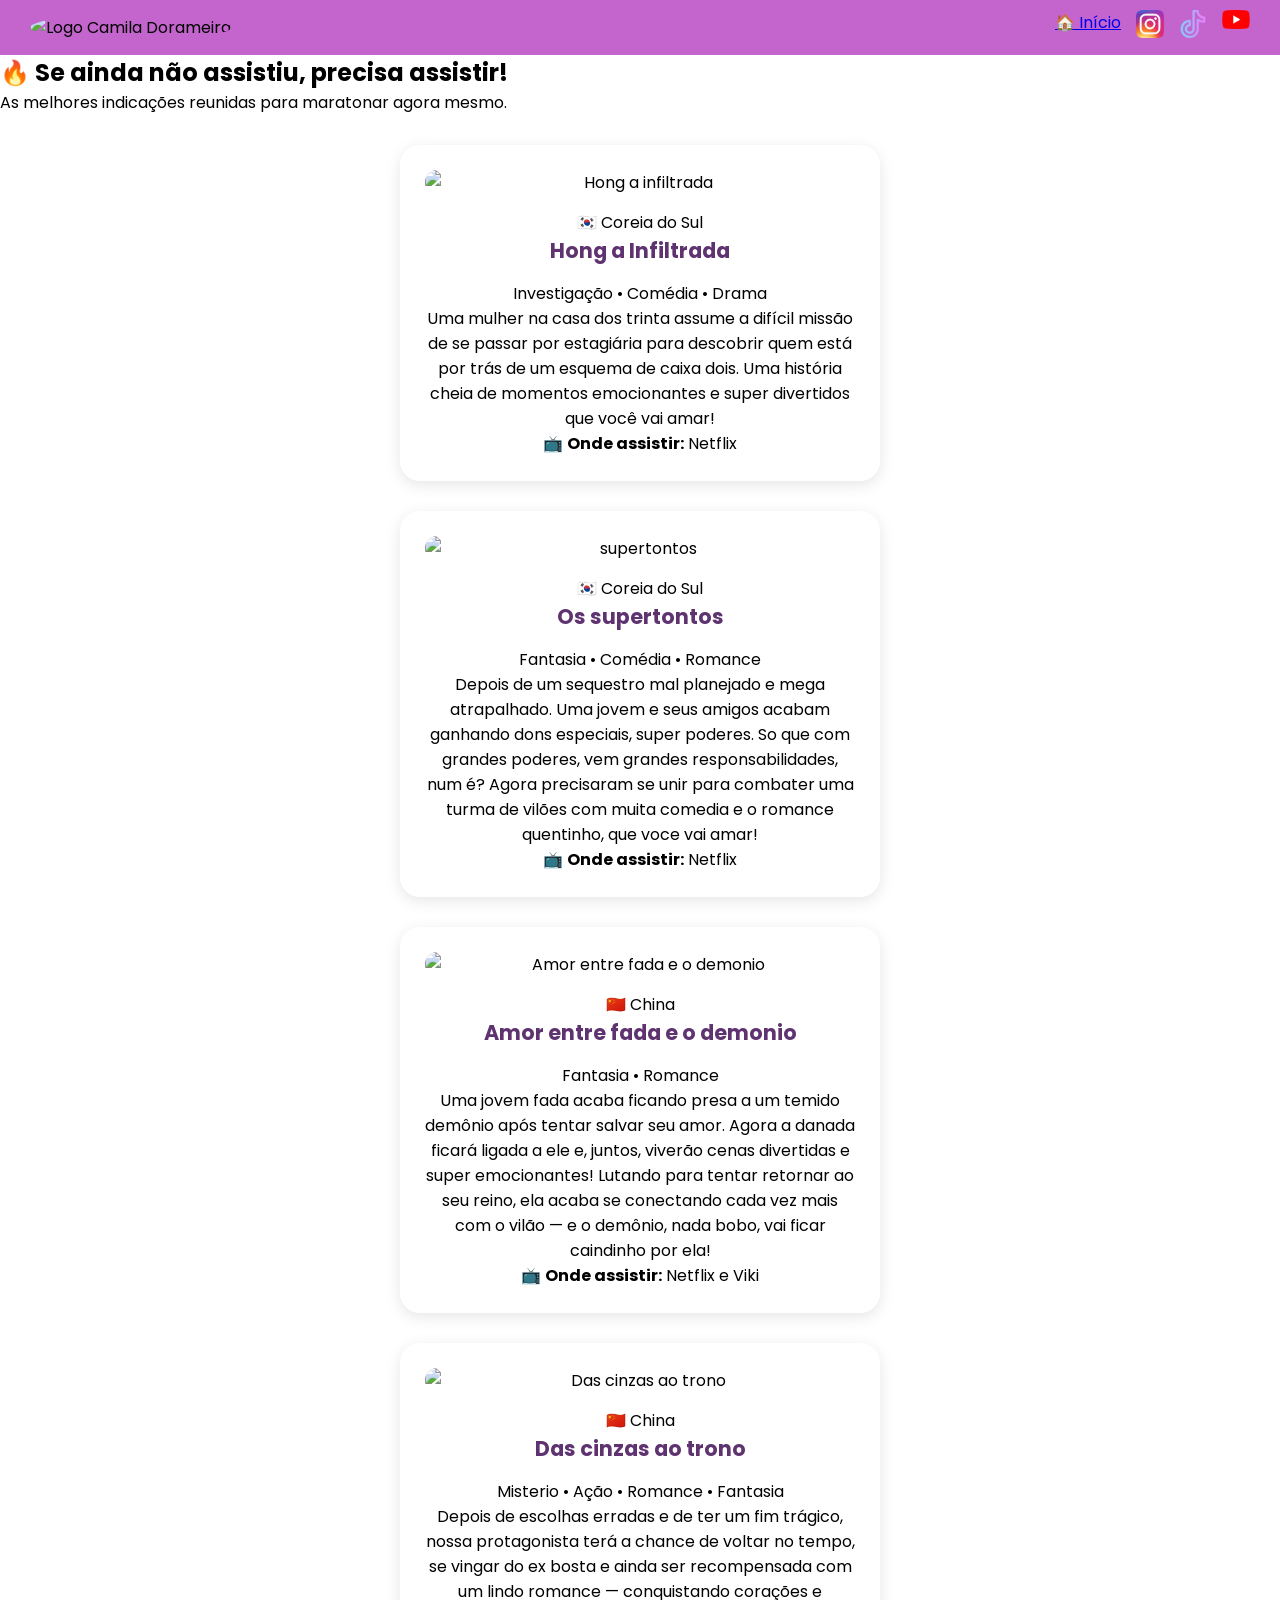
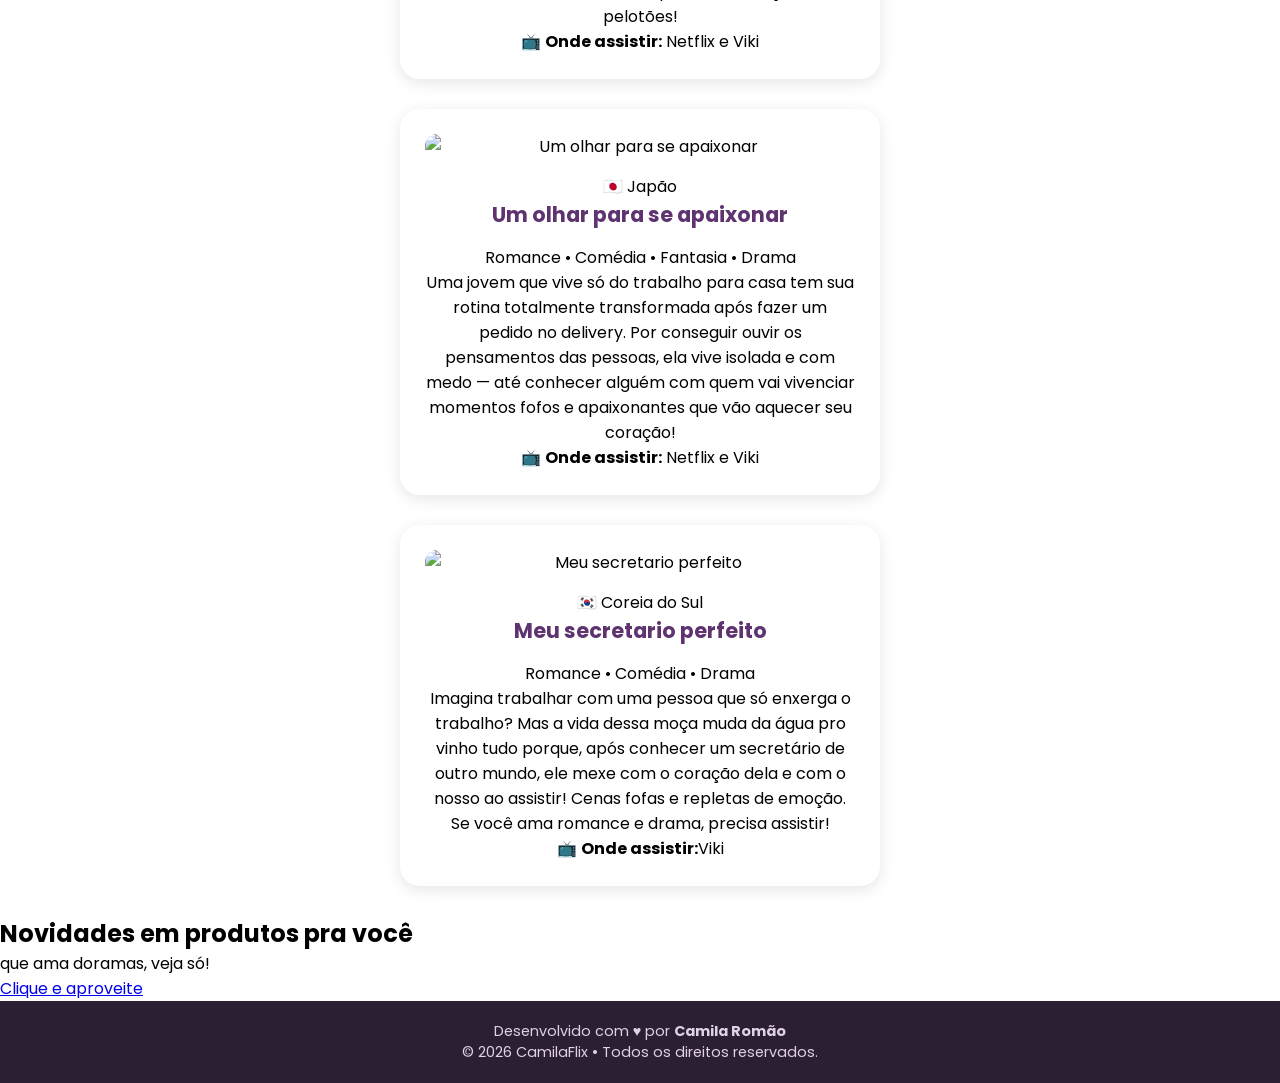
==== commit 308b28a0: "Update indicacoes.html" ====
--- a/indicacoes.html
+++ b/indicacoes.html
@@ -23,9 +23,9 @@
             </a>
 
             <!-- Suas Redes Sociais -->
-            <a href="https://www.instagram.com/camiladorameiraa/" rel="noopener noreferrer" target="_blank"><img src="/Mundo-dos-Doramas/assets/Instagram_icon.png" alt="Instagram"></a>
-            <a href="https://www.tiktok.com/@camiladorameiraa" rel="noopener noreferrer" target="_blank"><img src="/Mundo-dos-Doramas/assets/Tiktok_logo.png" alt="TikTok"></a>
-            <a href="https://www.youtube.com/@Camiladorameira" rel="noopener noreferrer" target="_blank"><img src="/Mundo-dos-Doramas/assets/Youtube_logo.png" alt="YouTube"></a>
+           <a href="https://www.youtube.com/@Camiladorameira" target="_blank"><img src="assets/Instagram_icon.png" alt="Instagram"></a>
+            <a href="https://www.tiktok.com/@camiladorameiraa" target="_blank"><img src="assets/Tiktok_logo.png" alt="TikTok"></a>
+            <a href="https://www.instagram.com/camiladorameiraa/" target="_blank"><img src="assets/Youtube_logo.png" alt="YouTube"></a>
         </nav>
     </header>
 
--- a/style.css
+++ b/style.css
@@ -1,63 +1,44 @@
-/* ==================== CONFIGURAÇÕES GERAIS ==================== */
-
 * {
     margin: 0;
     padding: 0;
     box-sizing: border-box;
-}
-
-html {
-    scroll-behavior: smooth;
-}
-
-body {
     font-family: "Poppins", sans-serif;
-    background-color: #f8fafc;
-    color: #1e293b;
-    overflow-x: hidden;
-}
-
-/* ==================== CABEÇALHO ==================== */
-
+}
+/* ============================================== */
+/* 2. CABEÇALHO E NAVEGAÇÃO                       */
+/* ============================================== */
 header {
+    display: flex;
+    justify-content: space-between;
+    align-items: center;
+    padding: 10px 30px;
+    background-color: rgb(196, 100, 205);
+    backdrop-filter: blur(5px);
     position: sticky;
     top: 0;
-    z-index: 10;
-
-    display: flex;
-    justify-content: space-between;
-    align-items: center;
-
-    padding: 15px 5%;
-
-    background-color: #ffffff;
-    box-shadow: 0 2px 10px rgba(0, 0, 0, 0.05);
+    z-index: 100;
 }
 
 .logotipo {
-    height: 50px;
-    width: auto;
-    display: block;
-    transition: transform 0.2s ease;
+    width: 45px;
+    height: auto;
+    border-radius: 50%;
+    transition: transform 0.3s ease;
+    cursor: pointer;
 }
 
 .logotipo:hover {
-    transform: scale(1.05);
-}
-
-/* ==================== REDES SOCIAIS ==================== */
+    transform: scale(1.08);
+}
 
 .redes-sociais {
     display: flex;
-    align-items: center;
-    justify-content: flex-end;
     gap: 15px;
 }
 
 .redes-sociais img {
     width: 28px;
-    height: 28px;
-    object-fit: contain;
+    height: auto;
     transition: transform 0.2s ease;
 }
 
@@ -65,421 +46,504 @@
     transform: scale(1.15);
 }
 
-/* ==================== BOTÃO INÍCIO ==================== */
-
-.btn-inicio {
+/* ============================================== */
+/* TEXTO SOBRE O BANNER                           */
+/* ============================================== */
+
+.texto-banner {
+    position: absolute;
+    left: 50%;
+    top: 60%;
+
+    transform: translate(-50%, -50%);
+
+    z-index: 2;
+
+    width: 90%;
+    max-width: 650px;
+
+    text-align: center;
+
+    color: rgba(255, 255, 255, 0.9);
+
+    text-shadow: 0 2px 10px rgba(0, 0, 0, 0.45);
+}
+
+.texto-banner h1 {
+    margin: 0 0 8px;
+
+    color: rgba(255, 255, 255, 0.88);
+
+    font-size: clamp(1.6rem, 3vw, 2.5rem);
+
+    font-weight: 700;
+
+    line-height: 1.2;
+
+    text-align: center;
+}
+
+.texto-banner p {
+    margin: 0;
+
+    color: rgba(255, 255, 255, 0.75);
+
+    font-size: clamp(0.8rem, 1.3vw, 1rem);
+
+    line-height: 1.5;
+
+    text-align: center;
+}
+ 
+
+/* BANNER DO TOPO                              */
+/* ============================================== */
+
+.banner {
+    width: 100%;
+    margin: 0;
+    padding: 0;
+}
+
+.conteudo-banner {
+    width: 100%;
+    height: clamp(250px, 40vw, 420px);
+    overflow: hidden;
+    position: relative;
+    border-bottom: 4px solid #c464cd;
+}
+
+.conteudo-banner img {
+    width: 100%;
+    height: 100%;
+    display: block;
+    object-fit: cover;
+    object-position: center;
+}
+
+/* Degrade sobre a imagem */ 
+.conteudo-banner::after {
+    content: "";
+    position: absolute;
+    inset: 0;
+    background: linear-gradient(
+        to bottom,
+        rgba(0, 0, 0, 0.05),
+        rgba(0, 0, 0, 0.15),
+        rgba(0, 0, 0, 0.55)
+    );
+    pointer-events: none;
+}
+
+/* ============================================== */
+/* RESPONSIVIDADE DO BANNER                       */
+/* ============================================== */
+
+@media (max-width: 768px) {
+    .conteudo-banner {
+        height: 280px;
+    }
+}
+
+@media (max-width: 480px) {
+    .conteudo-banner {
+        height: 230px;
+    }
+}
+
+@media (max-width: 600px) {
+
+    .texto-banner {
+        left: 6%;
+        right: 6%;
+        bottom: 12%;
+    }
+
+    .texto-banner h1 {
+        font-size: 1.7rem;
+    }
+
+    .texto-banner p {
+        font-size: 0.85rem;
+    }
+}
+
+h1 {
+    text-align: center;
+    color: #5e3370;
+    margin: 40px 20px 20px;
+    font-size: 2rem;
+}
+
+/* SEÇÕES DE TEXTO E APRESENTAÇÃO  */ 
+
+.secao-chamativa { 
+    max-width: 900px; 
+    margin: 0 auto; 
+    padding: 40px 20px;
+}
+
+.lista-motivos {
+    list-style: none;
+    padding: 0;
+    margin-top: 15px;
+}
+
+.lista-motivos li {
+    color: #444;
+    font-size: 1rem;
+    line-height: 1.6;
+    margin-bottom: 15px;
+    position: relative;
+    padding-left: 25px;
+}
+
+.lista-motivos li::before {
+    content: "💜";
+    position: absolute;
+    left: 0;
+    top: 0;
+    font-size: 0.9rem;
+}
+
+.lista-motivos strong {
+    color: #5e3370;
+}
+
+/* ============================================== */
+/* 6. CARD DO DORAMA EM DESTAQUE                 */
+/* ============================================== */
+.card-dorama {
+    max-width: 480px;            /* Define a largura do card no meio da tela */
+    margin: 30px auto;           /* Centraliza perfeitamente o card */
+    padding: 25px;
+    background-color: #ffffff;   /* Fundo branco */
+    border-radius: 20px;         /* Cantos arredondados */
+    box-shadow: 0 4px 15px rgba(0, 0, 0, 0.1); /* Sombrinha suave */
+    
+    display: flex;
+    flex-direction: column;
+    align-items: center;
+    text-align: center;
+}
+
+.card-dorama img {
+    width: 100%;                 /* A imagem ocupa a largura inteira da caixinha */
+    height: auto;
+    border-radius: 12px;
+    margin-bottom: 15px;
+}
+
+.card-dorama h3 {
+    font-size: 1.3rem;
+    color: #5e3370;
+    margin-bottom: 15px;
+}
+
+.btn-resenha {
     display: inline-flex;
-    align-items: center;
     justify-content: center;
+    align-items: center;
+    width: 150px;
+    height: 40px;
+    border-radius: 20px;
+    color: #ffffff;
+    background-color: rgb(171, 114, 224);
+    border: none;
+    font-weight: bold;
+    font-size: 14px;
+    cursor: pointer;
+    transition: background-color 0.2s ease, transform 0.2s ease;
+    margin-bottom: 15px;
+}
+
+.btn-resenha:hover {
+    background-color: rgb(145, 90, 195);
+    transform: scale(1.05);
+}
+
+.resenha-caixa {
+    margin: 10px 0 20px 0;
+    padding: 15px;
+    background-color: #fff0f3;
+    border-radius: 12px;
+    text-align: left;
+    width: 100%;
+}
+
+.resenha-caixa p {
+    color: #444;
+    font-size: 0.95rem;
+    line-height: 1.5;
+}
+
+.link-youtube {
+    display: inline-block;
+    margin-top: 10px;
+    color: #ff4757;
+    font-weight: bold;
+    text-decoration: none;
+}
+
+.link-youtube:hover {
+    text-decoration: underline;
+}
+
+/* Container do Botão de Curtir */
+.favoritos-container {
+    display: flex;
+    padding: 10px;
+    align-items: center;
+    flex-direction: column;
+    justify-content: center;
+    text-align: center;
+}
+
+.favoritos-container button {
+    width: 70px;
+    height: 70px;
+    background-color: #ffb7c5;
+    border-radius: 50%;
+    border: none;
+    cursor: pointer;
+    font-size: 1.5rem;
+    transition: transform 0.2s ease;
+}
+
+.favoritos-container button:hover {
+    transform: scale(1.1);
+}
+
+.favoritos-container p {
+    margin-top: 8px;
+    font-weight: bold;
+    color: #5e3370;
+}
+
+/* ============================================== */
+/* 7. SEÇÃO YOUTUBE                               */
+/* ============================================== */
+.secao-youtube {
+    text-align: center;
+    padding: 40px 20px;
+    background-color: #9477ac;
+    color: #f4f4f4;
+    display: flex;
+    flex-direction: column;
+    align-items: center;
+    gap: 15px;
+}
+
+.secao-youtube h3 {
+    font-size: 1.5rem;
+}
+
+.secao-youtube p {
+    max-width: 700px;
+}
+
+.btn-youtube {
+    display: inline-flex;
+    align-items: center;
+    justify-content: center;
+    gap: 10px;
+    background-color: #ffffff;
+    color: #333;
+    border: none;
+    padding: 10px 25px;
+    border-radius: 25px;
+    font-size: 1rem;
+    font-weight: bold;
+    cursor: pointer;
+    box-shadow: 0 4px 8px rgba(0, 0, 0, 0.15);
+    transition: transform 0.2s ease, background-color 0.2s ease;
+}
+
+.btn-youtube img {
+    width: 28px;
+    height: auto;
+}
+
+.btn-youtube:hover {
+    transform: scale(1.05);
+    background-color: #fff0f5;
+}
+
+/* ============================================== */
+/* SEÇÃO CAMILAFLIX                               */
+/* ============================================== */
+
+.secao-camilaflix {
+    width: 100%;
+    display: flex;
+    justify-content: center;
+    align-items: center;
+
+    padding: 40px 20px;
+
+    text-align: center;
+}
+
+.link-camilaflix {
+    display: flex;
+    flex-direction: column;
+    align-items: center;
+
+    gap: 18px;
+
+    max-width: 700px;
+}
+
+.link-camilaflix h3 {
+    margin: 0;
+
+    color: #5e3370;
+
+    font-size: 1.3rem;
+    font-weight: 600;
+
+    line-height: 1.5;
+}
+
+.link-camilaflix a {
+    display: inline-flex;
+    align-items: center;
+    justify-content: center;
+
     gap: 6px;
 
-    background: linear-gradient(135deg, #a855f7, #ec4899);
+    padding: 9px 20px;
+
+    background: linear-gradient(
+        135deg,
+        #9333ea,
+        #db2777
+    );
+
     color: #ffffff;
 
+    border-radius: 15px;
+
+    font-size: 0.9rem;
     font-weight: 600;
+
+    text-decoration: none;
+
+    box-shadow:
+        0 5px 15px rgba(168, 85, 247, 0.30);
+
+    transition:
+        transform 0.2s ease,
+        box-shadow 0.2s ease;
+}
+
+.link-camilaflix a:hover {
+    transform: translateY(-3px);
+
+    box-shadow:
+        0 8px 20px rgba(168, 85, 247, 0.40);
+}
+
+@media (max-width: 480px) {
+    .secao-camilaflix {
+        padding: 30px 15px;
+    }
+
+    .link-camilaflix h3 {
+        font-size: 1.1rem;
+    }
+
+    .link-camilaflix a {
+        font-size: 0.85rem;
+        padding: 8px 17px;
+    }
+}
+
+/* ============================================== */
+/* CORREÇÃO DO TEXTO DO BANNER                   */
+/* ============================================== */
+
+.texto-banner {
+    position: absolute;
+
+    left: 50%;
+    top: 60%;
+
+    transform: translate(-50%, -50%);
+
+    width: calc(100% - 40px);
+    max-width: 650px;
+
+    margin: 0;
+    padding: 0;
+
+    text-align: center;
+
+    z-index: 2;
+}
+
+.texto-banner h1 {
+    margin: 0 0 8px !important;
+    padding: 0;
+
+    color: rgba(255, 255, 255, 0.90);
+
+    font-size: clamp(1.5rem, 5vw, 2.5rem);
+
+    font-weight: 700;
+    line-height: 1.2;
+
+    text-align: center;
+
+    white-space: normal;
+
+    text-shadow: 0 2px 10px rgba(0, 0, 0, 0.5);
+}
+
+.texto-banner p {
+    margin: 0;
+    padding: 0;
+
+    color: rgba(255, 255, 255, 0.78);
+
+    font-size: clamp(0.75rem, 2.5vw, 1rem);
+
+    line-height: 1.5;
+
+    text-align: center;
+}
+
+/* ============================================== */
+/* CELULAR                                        */
+/* ============================================== */
+
+@media (max-width: 600px) {
+
+    .texto-banner {
+        left: 50%;
+        top: 62%;
+
+        width: calc(100% - 30px);
+
+        transform: translate(-50%, -50%);
+    }
+
+    .texto-banner h1 {
+        font-size: 1.45rem;
+    }
+
+    .texto-banner p {
+        font-size: 0.75rem;
+    }
+}
+
+/* ============================================== */
+/* 8. RODAPÉ                                      */
+/* ============================================== */
+footer {
+    text-align: center;
+    padding: 20px;
+    background-color: #2b1f33;
+    color: #e0d0ea;
     font-size: 0.9rem;
-
-    padding: 8px 18px;
-    border-radius: 20px;
-
-    text-decoration: none;
-
-    box-shadow: 0 4px 12px rgba(168, 85, 247, 0.25);
-
-    transition:
-        transform 0.3s ease,
-        box-shadow 0.3s ease,
-        background 0.3s ease;
-
-    margin-right: 8px;
-}
-
-.btn-inicio:hover {
-    transform: translateY(-2px);
-
-    box-shadow: 0 6px 18px rgba(168, 85, 247, 0.4);
-
-    background: linear-gradient(135deg, #9333ea, #db2777);
-}
-
-.btn-inicio:active {
-    transform: translateY(0);
-}
-
-/* ==================== TÍTULO DA PÁGINA ==================== */
-
-.titulo-chamativo {
-    text-align: center;
-    margin: 40px 0 20px;
-    padding: 0 15px;
-}
-
-.titulo-chamativo h2 {
-    font-size: 2rem;
-    color: #a855f7;
-    font-weight: 800;
-    letter-spacing: -0.5px;
-
-    text-shadow: 0 2px 10px rgba(168, 85, 247, 0.15);
-}
-
-.titulo-chamativo p {
-    color: #6b7280;
-    font-size: 1rem;
-    margin-top: 5px;
-}
-
-/* ==================== TAGS DOS PAÍSES ==================== */
-
-.tag-pais {
-    display: inline-block;
-
-    padding: 3px 8px;
-    margin-bottom: 8px;
-
-    border-radius: 12px;
-
-    font-size: 0.75rem;
-    font-weight: bold;
-    font-family: "Poppins", sans-serif;
-}
-
-.coreia {
-    background-color: #e0f2fe;
-    color: #0369a1;
-}
-
-.china {
-    background-color: #fef2f2;
-    color: #b91c1c;
-}
-
-.japao {
-    background-color: #fdf2f8;
-    color: #be185d;
-}
-
-/* ==================== GRADE DE CARDS ==================== */
-
-.grid-doramaflix {
-    display: grid;
-
-    grid-template-columns: repeat(3, minmax(0, 1fr));
-
-    gap: 20px;
-
-    width: 100%;
-    max-width: 1200px;
-
-    margin: 0 auto;
-    padding: 20px;
-}
-
-/* ==================== CARDS DE DORAMA ==================== */
-
-.card-dorama {
-    background: #ffffff;
-
-    border-radius: 16px;
-
-    overflow: hidden;
-
-    box-shadow: 0 4px 20px rgba(0, 0, 0, 0.06);
-
-    cursor: pointer;
-
-    opacity: 1;
-    transform: translateY(0);
-    filter: none;
-    visibility: visible;
-
-    transition:
-        transform 0.3s ease,
-        box-shadow 0.3s ease;
-}
-
-.card-dorama:hover {
-    transform: translateY(-8px) scale(1.02);
-
-    box-shadow: 0 16px 32px rgba(168, 85, 247, 0.25);
-}
-
-/* ==================== IMAGEM DO CARD ==================== */
-
-.card-dorama > img {
-    width: 100%;
-    height: 320px;
-
-    object-fit: cover;
-    object-position: top center;
-
-    display: block;
-
-    border-bottom: 2px solid #f3f4f6;
-
-    transition: transform 0.6s cubic-bezier(0.25, 1, 0.5, 1);
-}
-
-/* Pequeno zoom na imagem ao passar o mouse */
-
-.card-dorama:hover > img {
-    transform: scale(1.03);
-}
-
-/* ==================== CONTEÚDO DO CARD ==================== */
-
-.card-info {
-    padding: 20px;
-}
-
-.card-info h3 {
-    font-size: 1.25rem;
-
-    color: #1e293b;
-
-    margin: 6px 0;
-}
-
-.genero {
-    display: block;
-
-    font-size: 0.82rem;
-
-    color: #ec4899;
-
-    font-weight: 500;
-
-    margin-bottom: 10px;
-}
-
-.card-info p {
-    font-size: 0.9rem;
-
-    color: #4b5563;
-
-    line-height: 1.5;
-
-    margin-bottom: 12px;
-}
-
-/* ==================== ONDE ASSISTIR ==================== */
-
-.onde-assistir {
-    display: inline-block;
-
-    font-size: 0.88rem !important;
-
-    color: #1f2937 !important;
-
-    background-color: #f3f4f6;
-
-    padding: 8px 12px;
-
-    border-radius: 8px;
-}
-
-/* ==================== SEÇÃO ACHADINHOS ==================== */
-
-.achadinhos-titulo {
-    display: flex;
-
-    flex-direction: column;
-
-    align-items: center;
-    justify-content: center;
-
-    text-align: center;
-
-    padding: 20px;
-}
-
-.achadinhos-titulo h2 {
-    color: #1e293b;
-    margin-bottom: 5px;
-}
-
-.achadinhos-titulo p {
-    color: #64748b;
-    margin-bottom: 15px;
-}
-
-.achadinhos-titulo a {
-    display: inline-flex;
-
-    align-items: center;
-    justify-content: center;
-
-    gap: 6px;
-
-    background: linear-gradient(135deg, #a855f7, #ec4899);
-
-    color: #ffffff;
-
-    font-weight: 600;
-
-    font-size: 0.9rem;
-
-    padding: 8px 18px;
-
-    border-radius: 20px;
-
-    text-decoration: none;
-
-    box-shadow: 0 4px 12px rgba(168, 85, 247, 0.25);
-
-    transition:
-        transform 0.3s ease,
-        box-shadow 0.3s ease;
-}
-
-.achadinhos-titulo a:hover {
-    transform: translateY(-2px) scale(1.05);
-
-    box-shadow: 0 6px 18px rgba(168, 85, 247, 0.4);
-}
-
-/* ==================== RODAPÉ ==================== */
-
-footer {
-    background-color: #ffffff;
-
-    text-align: center;
-
-    padding: 25px 20px;
-
-    margin-top: 50px;
-
-    border-top: 1px solid #f1f5f9;
-
-    box-shadow: 0 -2px 10px rgba(0, 0, 0, 0.02);
-}
-
-footer p {
-    font-size: 0.9rem;
-
-    color: #64748b;
-
-    margin: 4px 0;
-}
-
-footer p strong {
-    color: #a855f7;
-}
-
-footer .coracao {
-    color: #ec4899;
-}
-
-/* ==================== RESPONSIVIDADE ==================== */
-
-/* Tablets */
-
-@media (max-width: 1000px) {
-
-    .grid-doramaflix {
-        grid-template-columns: repeat(2, minmax(0, 1fr));
-    }
-
-}
-
-/* Celulares */
-
-@media (max-width: 768px) {
-
-    header {
-        padding: 12px 20px;
-    }
-
-    .logotipo {
-        height: 45px;
-    }
-
-    .redes-sociais {
-        gap: 8px;
-    }
-
-    .redes-sociais img {
-        width: 25px;
-        height: 25px;
-    }
-
-    .btn-inicio {
-        font-size: 0.8rem;
-        padding: 7px 12px;
-        margin-right: 3px;
-    }
-
-    .titulo-chamativo {
-        margin-top: 30px;
-    }
-
-    .titulo-chamativo h2 {
-        font-size: 1.6rem;
-    }
-
-    .titulo-chamativo p {
-        font-size: 0.9rem;
-    }
-
-    .grid-doramaflix {
-        grid-template-columns: 1fr;
-
-        padding: 15px;
-
-        gap: 20px;
-    }
-
-    .card-dorama > img {
-        height: auto;
-        max-height: 420px;
-    }
-
-    .card-info {
-        padding: 18px;
-    }
-
-}
-
-/* Celulares pequenos */
-
-@media (max-width: 480px) {
-
-    header {
-        padding: 10px 15px;
-    }
-
-    .logotipo {
-        height: 40px;
-    }
-
-    .redes-sociais {
-        gap: 6px;
-    }
-
-    .redes-sociais img {
-        width: 23px;
-        height: 23px;
-    }
-
-    .btn-inicio {
-        font-size: 0.75rem;
-        padding: 6px 10px;
-    }
-
-    .titulo-chamativo h2 {
-        font-size: 1.4rem;
-    }
-
-    .card-info h3 {
-        font-size: 1.15rem;
-    }
-
-    .card-info p {
-        font-size: 0.85rem;
-    }
-
-    .onde-assistir {
-        font-size: 0.8rem !important;
-    }
-
 }
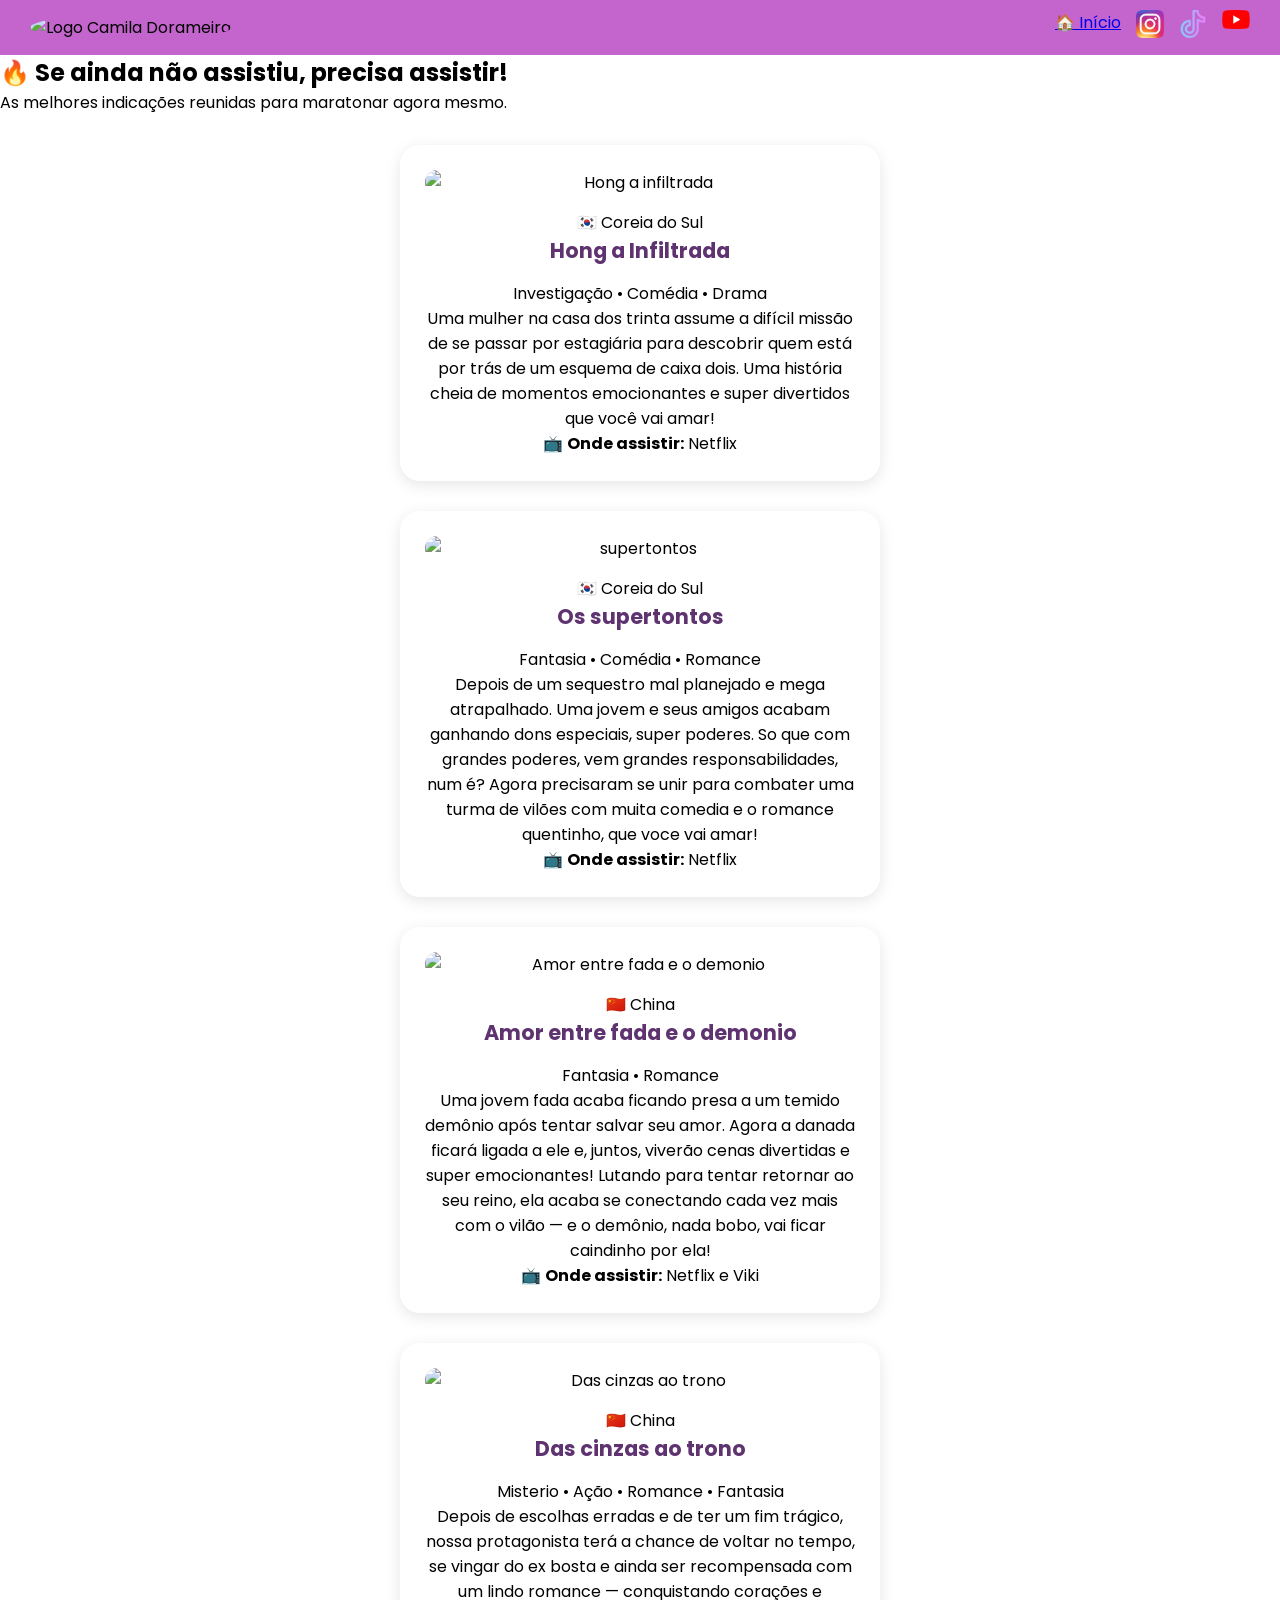
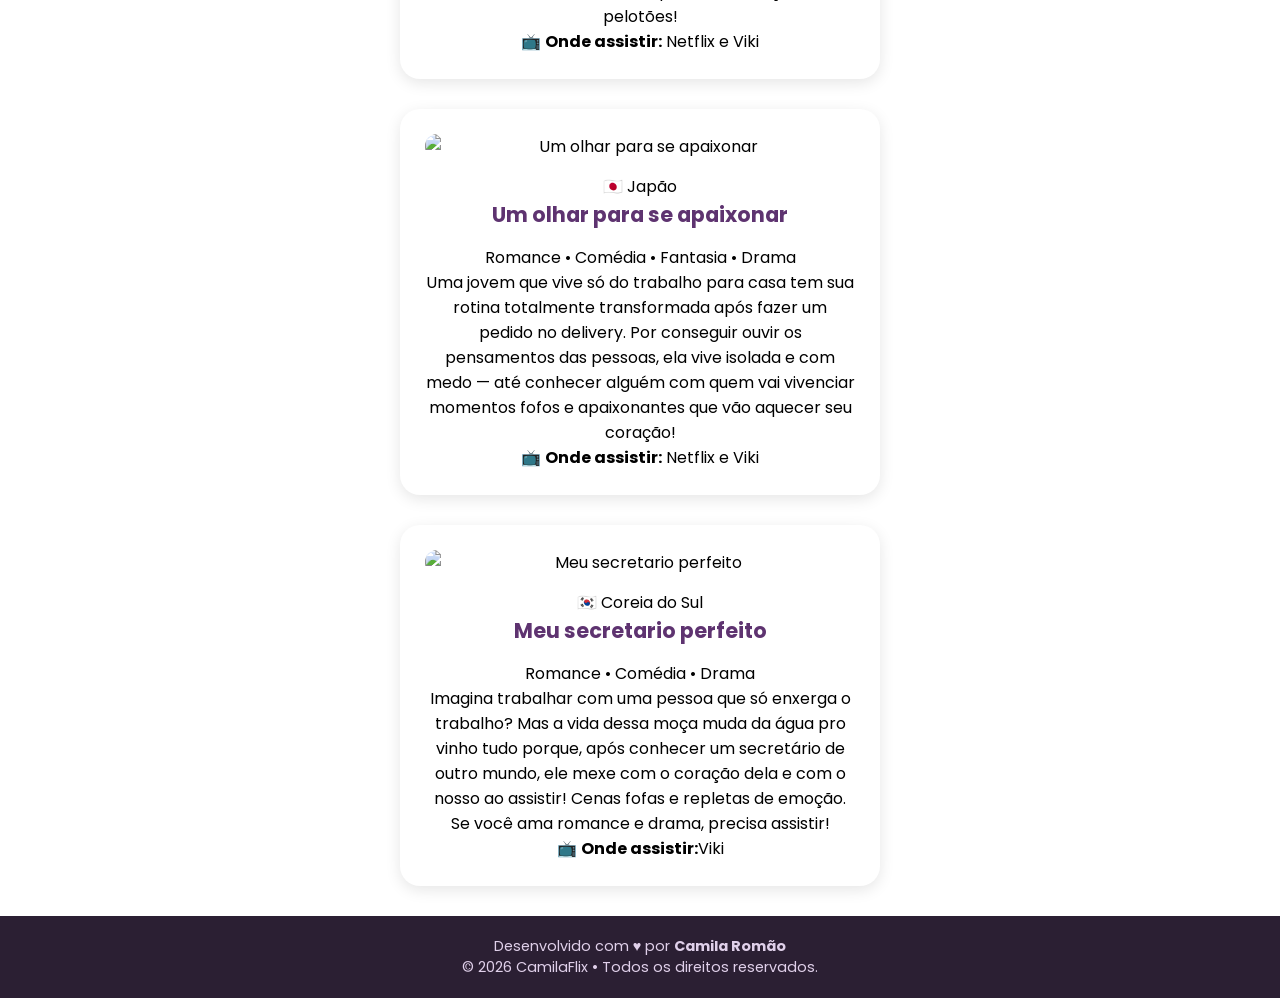
==== commit bb8dac45: "Update indicacoes.html" ====
--- a/indicacoes.html
+++ b/indicacoes.html
@@ -23,9 +23,9 @@
             </a>
 
             <!-- Suas Redes Sociais -->
-           <a href="https://www.youtube.com/@Camiladorameira" target="_blank"><img src="assets/Instagram_icon.png" alt="Instagram"></a>
+            <a href="https://www.instagram.com/camiladorameiraa/" target="_blank"><img src="assets/Instagram_icon.png" alt="Instagram"></a>
             <a href="https://www.tiktok.com/@camiladorameiraa" target="_blank"><img src="assets/Tiktok_logo.png" alt="TikTok"></a>
-            <a href="https://www.instagram.com/camiladorameiraa/" target="_blank"><img src="assets/Youtube_logo.png" alt="YouTube"></a>
+            <a href="https://www.youtube.com/@Camiladorameira" target="_blank"><img src="assets/Youtube_logo.png" alt="YouTube"></a>
         </nav>
     </header>
 
@@ -112,16 +112,7 @@
 
 <!-- Seção achadinhos -->
     <!-- Cabeçalho da Seção -->
-     <section>
-        <div class="achadinhos-titulo">
-        <h2>Novidades em produtos pra você</h2>
-        <p>que ama doramas, veja só!</p>
-        <a  href="https://meli.la/2pvs6Jg" target="_blank" rel="noopener noreferrer">
-                Clique e aproveite
-            </a>
-    </div>
-     </section>
-
+    
 <footer>
         <p>Desenvolvido com <span class="coracao">♥</span> por <strong>Camila Romão</strong></p>
         <p>&copy; 2026 CamilaFlix • Todos os direitos reservados.</p>
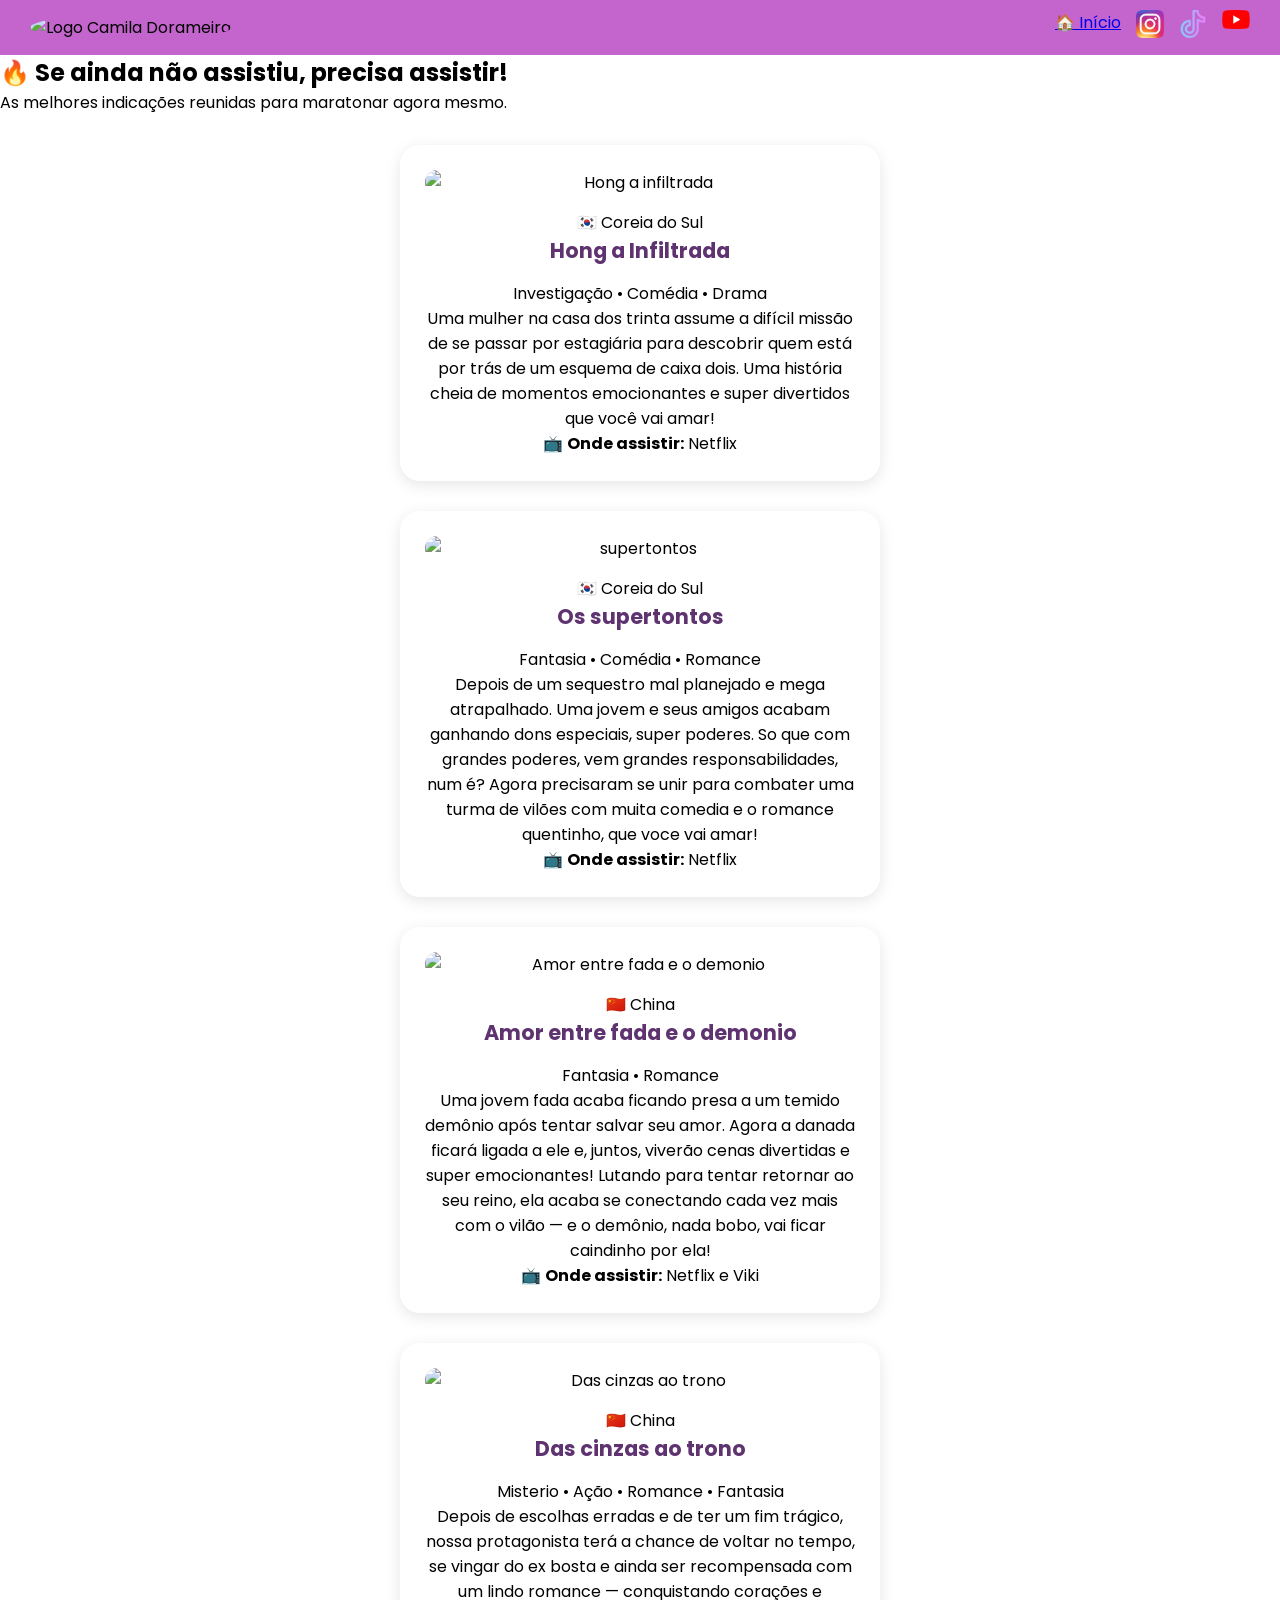
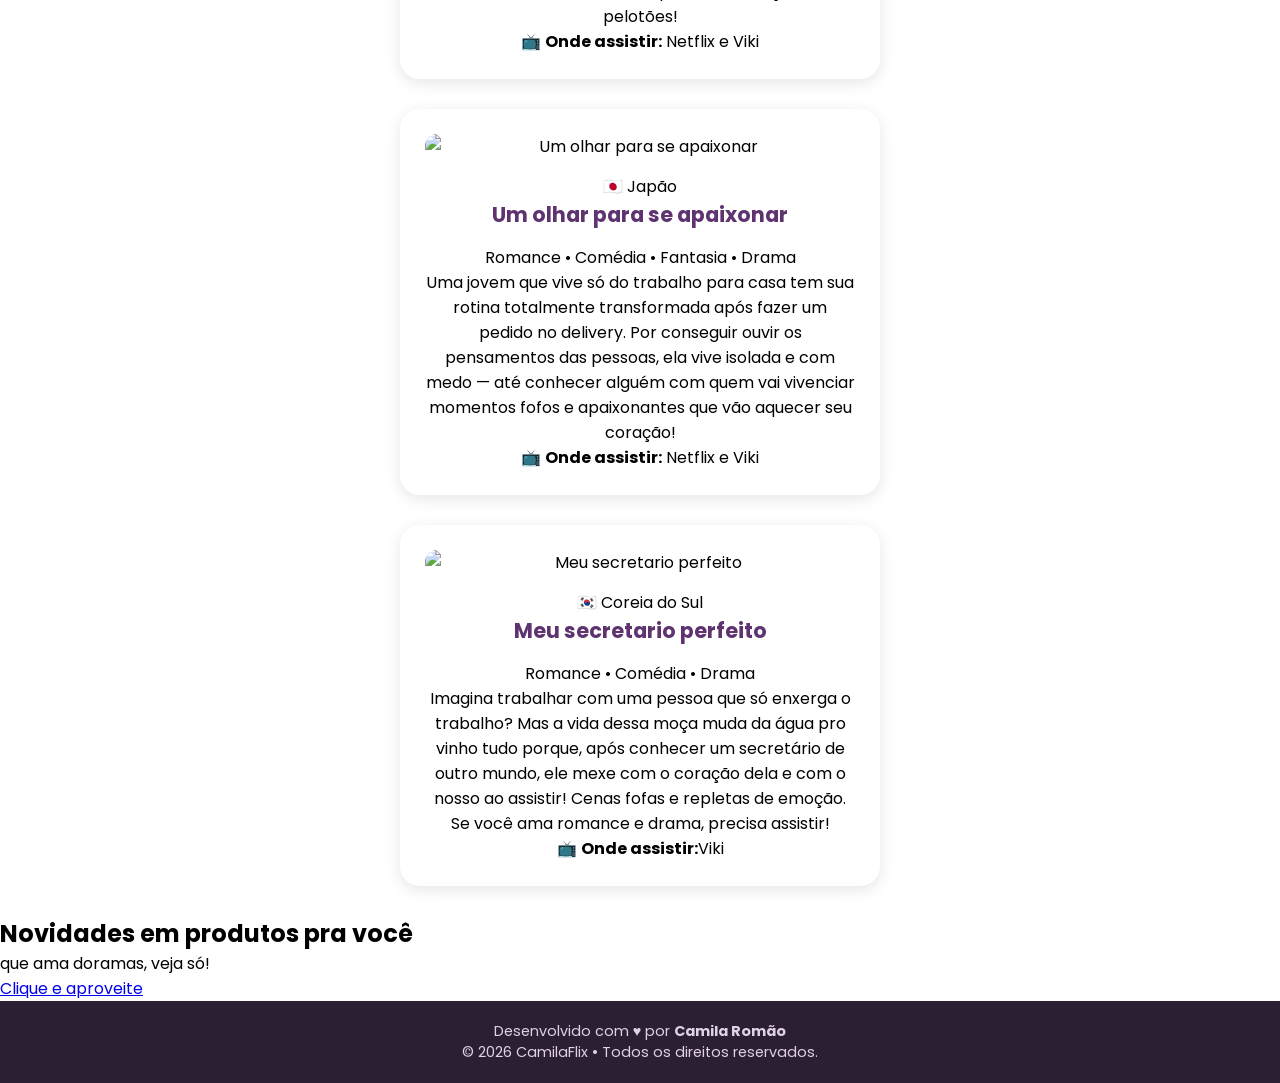
==== commit 1f6604e8: "Update indicacoes.html" ====
--- a/indicacoes.html
+++ b/indicacoes.html
@@ -111,7 +111,16 @@
 
 
 <!-- Seção achadinhos -->
-    <!-- Cabeçalho da Seção -->
+    <section>
+        <div class="achadinhos-titulo">
+        <h2>Novidades em produtos pra você</h2>
+        <p>que ama doramas, veja só!</p>
+        <a  href="https://meli.la/2pvs6Jg" target="_blank" rel="noopener noreferrer">
+                Clique e aproveite
+            </a>
+    </div>
+     </section>
+
     
 <footer>
         <p>Desenvolvido com <span class="coracao">♥</span> por <strong>Camila Romão</strong></p>
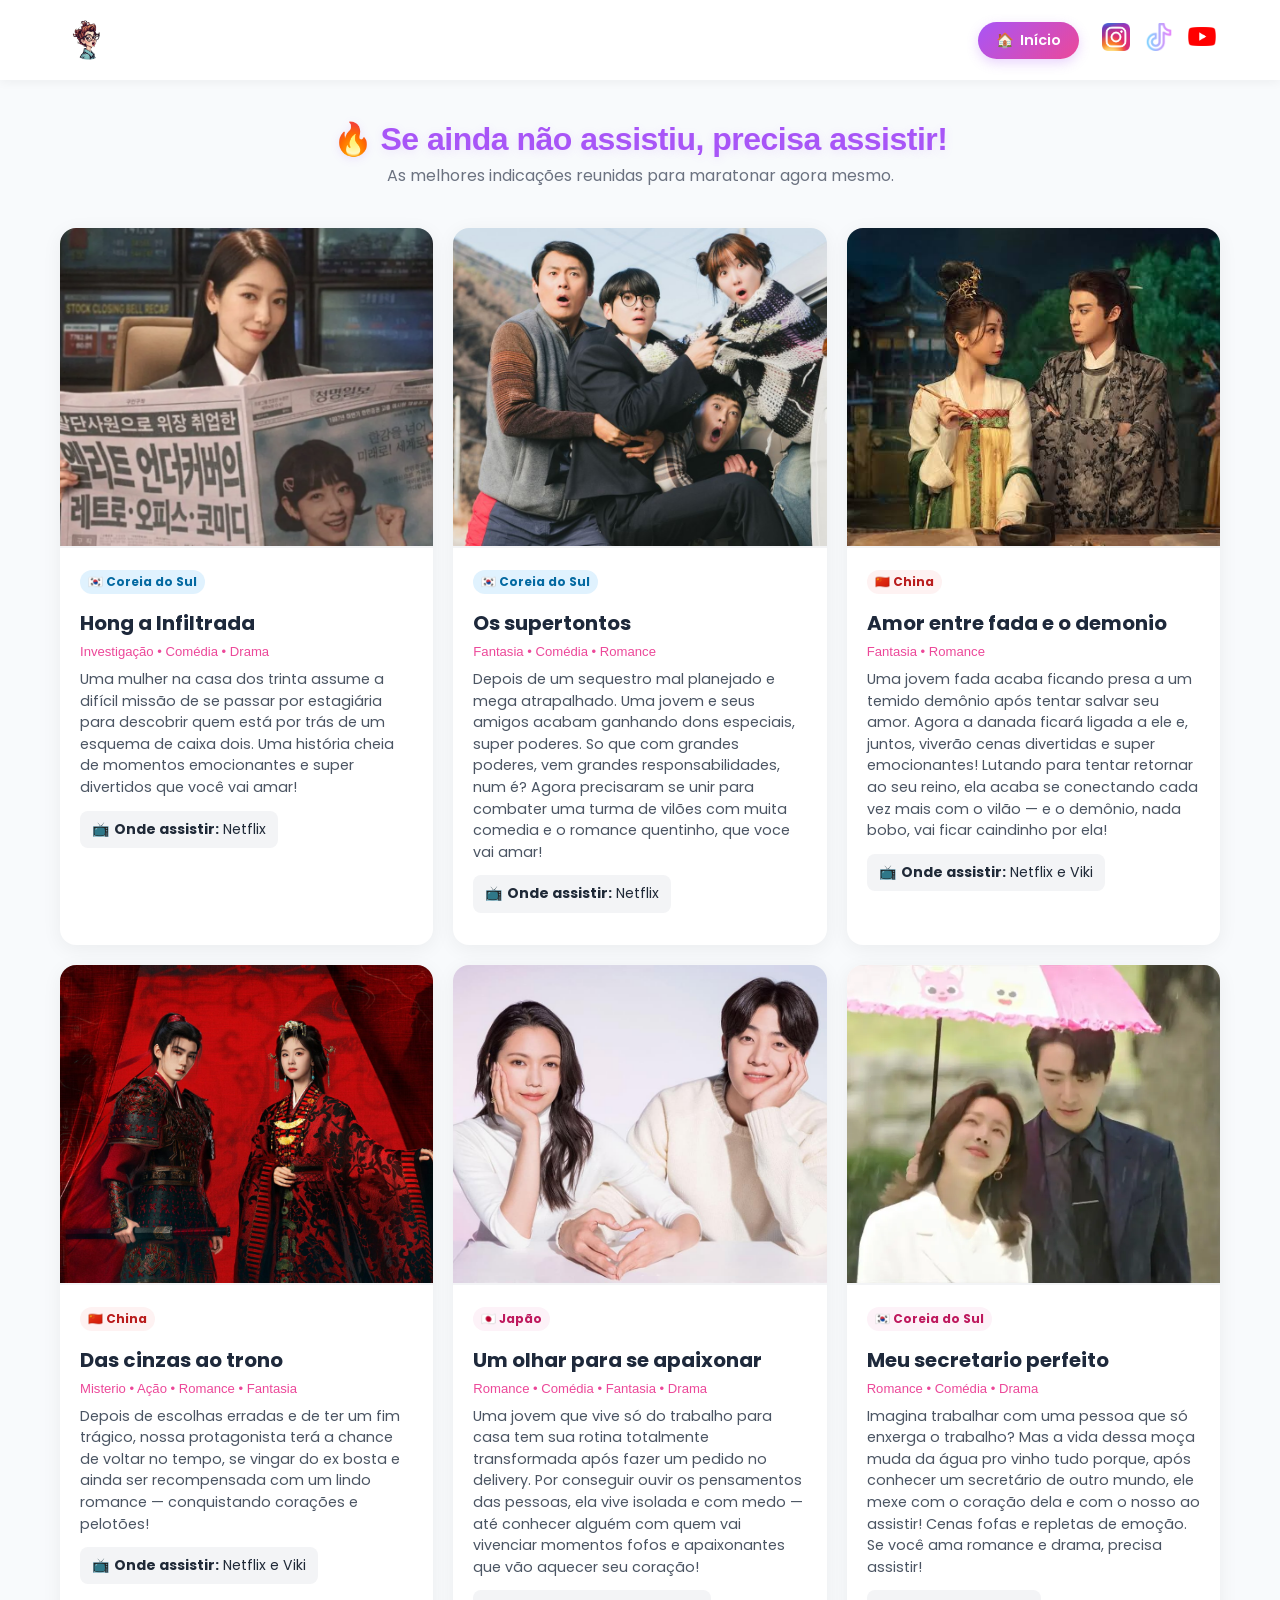
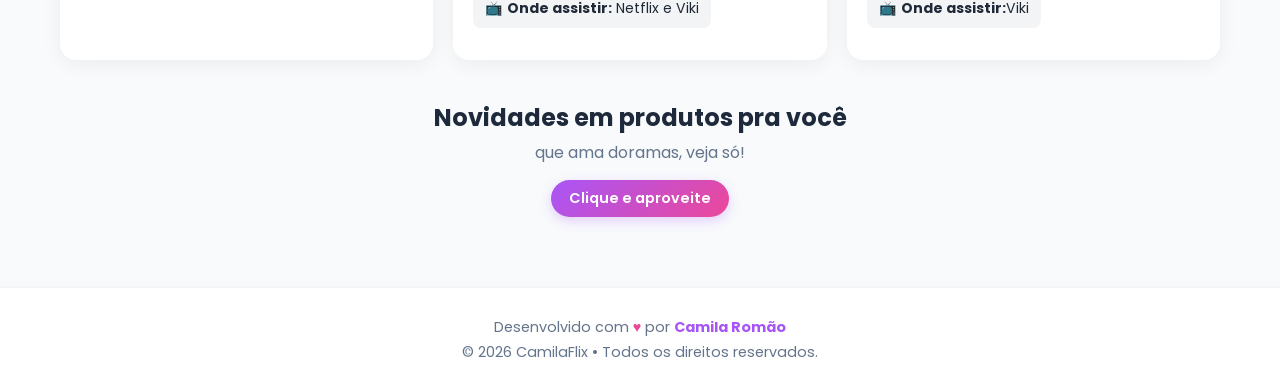
==== commit b7d96263: "Update indicacoes.html" ====
--- a/indicacoes.html
+++ b/indicacoes.html
@@ -13,12 +13,12 @@
 <body>
     <header>
         <div class="logo">
-                <img class="logotipo" src="/Mundo-dos-Doramas/assets/Cah-dorameira-logo.png" alt="Logo Camila Dorameira">
+                <img class="logotipo" src="assets/Cah-dorameira-logo.png" alt="Logo Camila Dorameira">
         </div>
         
         <nav class="redes-sociais">
             <!-- Botão de Início estilizado -->
-            <a href="/Mundo-dos-Doramas/index.html" class="btn-inicio">
+            <a href="https://camila-romao.github.io/mundo-dos-doramas/" class="btn-inicio">
                 <span>🏠</span> Início
             </a>
 
@@ -39,7 +39,7 @@
 
         <!-- Exemplo Card Coreano 1 -->
         <div class="card-dorama">
-            <img src="/Mundo-dos-Doramas/assets/hong-a-infiltrada-img.webp" alt="Hong a infiltrada">
+            <img src="assets/hong-a-infiltrada-img.webp" alt="Hong a infiltrada">
             <div class="card-info">
                 <span class="tag-pais coreia">🇰🇷 Coreia do Sul</span>
                 <h3>Hong a Infiltrada</h3>
@@ -51,7 +51,7 @@
 
         <!-- Exemplo Card Coreano 2 -->
         <div class="card-dorama">
-            <img src="/Mundo-dos-Doramas/assets/SUPERtontos-img.jpg" alt="supertontos">
+            <img src="assets/SUPERtontos-img.jpg" alt="supertontos">
             <div class="card-info">
                 <span class="tag-pais coreia">🇰🇷 Coreia do Sul</span>
                 <h3>Os supertontos</h3>
@@ -63,7 +63,7 @@
 
         <!-- Exemplo Card Chinês 1 -->
         <div class="card-dorama">
-            <img src="/Mundo-dos-Doramas/assets/amor-entre-a-fada-e-o-demonio-img.jpg" alt="Amor entre fada e o demonio">
+            <img src="assets/amor-entre-a-fada-e-o-demonio-img.jpg" alt="Amor entre fada e o demonio">
             <div class="card-info">
                 <span class="tag-pais china">🇨🇳 China</span>
                 <h3>Amor entre fada e o demonio</h3>
@@ -75,7 +75,7 @@
 
         <!-- Exemplo Card Chinês 2 -->
         <div class="card-dorama">
-            <img src="/Mundo-dos-Doramas/assets/das-cinzas-ao-trono-img.jpg" alt="Das cinzas ao trono">
+            <img src="assets/das-cinzas-ao-trono-img.jpg" alt="Das cinzas ao trono">
             <div class="card-info">
                 <span class="tag-pais china">🇨🇳 China</span>
                 <h3>Das cinzas ao trono</h3>
@@ -87,7 +87,7 @@
 
         <!-- Exemplo Card Japonês -->
         <div class="card-dorama">
-            <img src="/Mundo-dos-Doramas/assets/Um-olhar-para-se-apaixonar-img.jpg" alt="Um olhar para se apaixonar">
+            <img src="assets/Um-olhar-para-se-apaixonar-img.jpg" alt="Um olhar para se apaixonar">
             <div class="card-info">
                 <span class="tag-pais japao">🇯🇵 Japão</span>
                 <h3>Um olhar para se apaixonar</h3>
@@ -98,7 +98,7 @@
         </div> 
 
         <div class="card-dorama">
-            <img src="/Mundo-dos-Doramas/assets/meu-secretario-perfeito-img.webp" alt="Meu secretario perfeito">
+            <img src="assets/meu-secretario-perfeito-img.webp" alt="Meu secretario perfeito">
             <div class="card-info">
                 <span class="tag-pais japao">🇰🇷 Coreia do Sul</span>
                 <h3>Meu secretario perfeito</h3>
--- a/style.css
+++ b/style.css
@@ -1,44 +1,63 @@
+/* ==================== CONFIGURAÇÕES GERAIS ==================== */
+
 * {
     margin: 0;
     padding: 0;
     box-sizing: border-box;
+}
+
+html {
+    scroll-behavior: smooth;
+}
+
+body {
     font-family: "Poppins", sans-serif;
-}
-/* ============================================== */
-/* 2. CABEÇALHO E NAVEGAÇÃO                       */
-/* ============================================== */
+    background-color: #f8fafc;
+    color: #1e293b;
+    overflow-x: hidden;
+}
+
+/* ==================== CABEÇALHO ==================== */
+
 header {
+    position: sticky;
+    top: 0;
+    z-index: 10;
+
     display: flex;
     justify-content: space-between;
     align-items: center;
-    padding: 10px 30px;
-    background-color: rgb(196, 100, 205);
-    backdrop-filter: blur(5px);
-    position: sticky;
-    top: 0;
-    z-index: 100;
+
+    padding: 15px 5%;
+
+    background-color: #ffffff;
+    box-shadow: 0 2px 10px rgba(0, 0, 0, 0.05);
 }
 
 .logotipo {
-    width: 45px;
-    height: auto;
-    border-radius: 50%;
-    transition: transform 0.3s ease;
-    cursor: pointer;
+    height: 50px;
+    width: auto;
+    display: block;
+    transition: transform 0.2s ease;
 }
 
 .logotipo:hover {
-    transform: scale(1.08);
-}
+    transform: scale(1.05);
+}
+
+/* ==================== REDES SOCIAIS ==================== */
 
 .redes-sociais {
     display: flex;
+    align-items: center;
+    justify-content: flex-end;
     gap: 15px;
 }
 
 .redes-sociais img {
     width: 28px;
-    height: auto;
+    height: 28px;
+    object-fit: contain;
     transition: transform 0.2s ease;
 }
 
@@ -46,504 +65,421 @@
     transform: scale(1.15);
 }
 
-/* ============================================== */
-/* TEXTO SOBRE O BANNER                           */
-/* ============================================== */
-
-.texto-banner {
-    position: absolute;
-    left: 50%;
-    top: 60%;
-
-    transform: translate(-50%, -50%);
-
-    z-index: 2;
-
-    width: 90%;
-    max-width: 650px;
-
-    text-align: center;
-
-    color: rgba(255, 255, 255, 0.9);
-
-    text-shadow: 0 2px 10px rgba(0, 0, 0, 0.45);
-}
-
-.texto-banner h1 {
-    margin: 0 0 8px;
-
-    color: rgba(255, 255, 255, 0.88);
-
-    font-size: clamp(1.6rem, 3vw, 2.5rem);
-
-    font-weight: 700;
-
-    line-height: 1.2;
-
-    text-align: center;
-}
-
-.texto-banner p {
-    margin: 0;
-
-    color: rgba(255, 255, 255, 0.75);
-
-    font-size: clamp(0.8rem, 1.3vw, 1rem);
-
-    line-height: 1.5;
-
-    text-align: center;
-}
- 
-
-/* BANNER DO TOPO                              */
-/* ============================================== */
-
-.banner {
-    width: 100%;
-    margin: 0;
-    padding: 0;
-}
-
-.conteudo-banner {
-    width: 100%;
-    height: clamp(250px, 40vw, 420px);
-    overflow: hidden;
-    position: relative;
-    border-bottom: 4px solid #c464cd;
-}
-
-.conteudo-banner img {
-    width: 100%;
-    height: 100%;
-    display: block;
-    object-fit: cover;
-    object-position: center;
-}
-
-/* Degrade sobre a imagem */ 
-.conteudo-banner::after {
-    content: "";
-    position: absolute;
-    inset: 0;
-    background: linear-gradient(
-        to bottom,
-        rgba(0, 0, 0, 0.05),
-        rgba(0, 0, 0, 0.15),
-        rgba(0, 0, 0, 0.55)
-    );
-    pointer-events: none;
-}
-
-/* ============================================== */
-/* RESPONSIVIDADE DO BANNER                       */
-/* ============================================== */
-
-@media (max-width: 768px) {
-    .conteudo-banner {
-        height: 280px;
-    }
-}
-
-@media (max-width: 480px) {
-    .conteudo-banner {
-        height: 230px;
-    }
-}
-
-@media (max-width: 600px) {
-
-    .texto-banner {
-        left: 6%;
-        right: 6%;
-        bottom: 12%;
-    }
-
-    .texto-banner h1 {
-        font-size: 1.7rem;
-    }
-
-    .texto-banner p {
-        font-size: 0.85rem;
-    }
-}
-
-h1 {
-    text-align: center;
-    color: #5e3370;
-    margin: 40px 20px 20px;
-    font-size: 2rem;
-}
-
-/* SEÇÕES DE TEXTO E APRESENTAÇÃO  */ 
-
-.secao-chamativa { 
-    max-width: 900px; 
-    margin: 0 auto; 
-    padding: 40px 20px;
-}
-
-.lista-motivos {
-    list-style: none;
-    padding: 0;
-    margin-top: 15px;
-}
-
-.lista-motivos li {
-    color: #444;
-    font-size: 1rem;
-    line-height: 1.6;
-    margin-bottom: 15px;
-    position: relative;
-    padding-left: 25px;
-}
-
-.lista-motivos li::before {
-    content: "💜";
-    position: absolute;
-    left: 0;
-    top: 0;
-    font-size: 0.9rem;
-}
-
-.lista-motivos strong {
-    color: #5e3370;
-}
-
-/* ============================================== */
-/* 6. CARD DO DORAMA EM DESTAQUE                 */
-/* ============================================== */
-.card-dorama {
-    max-width: 480px;            /* Define a largura do card no meio da tela */
-    margin: 30px auto;           /* Centraliza perfeitamente o card */
-    padding: 25px;
-    background-color: #ffffff;   /* Fundo branco */
-    border-radius: 20px;         /* Cantos arredondados */
-    box-shadow: 0 4px 15px rgba(0, 0, 0, 0.1); /* Sombrinha suave */
-    
-    display: flex;
-    flex-direction: column;
-    align-items: center;
-    text-align: center;
-}
-
-.card-dorama img {
-    width: 100%;                 /* A imagem ocupa a largura inteira da caixinha */
-    height: auto;
-    border-radius: 12px;
-    margin-bottom: 15px;
-}
-
-.card-dorama h3 {
-    font-size: 1.3rem;
-    color: #5e3370;
-    margin-bottom: 15px;
-}
-
-.btn-resenha {
-    display: inline-flex;
-    justify-content: center;
-    align-items: center;
-    width: 150px;
-    height: 40px;
-    border-radius: 20px;
-    color: #ffffff;
-    background-color: rgb(171, 114, 224);
-    border: none;
-    font-weight: bold;
-    font-size: 14px;
-    cursor: pointer;
-    transition: background-color 0.2s ease, transform 0.2s ease;
-    margin-bottom: 15px;
-}
-
-.btn-resenha:hover {
-    background-color: rgb(145, 90, 195);
-    transform: scale(1.05);
-}
-
-.resenha-caixa {
-    margin: 10px 0 20px 0;
-    padding: 15px;
-    background-color: #fff0f3;
-    border-radius: 12px;
-    text-align: left;
-    width: 100%;
-}
-
-.resenha-caixa p {
-    color: #444;
-    font-size: 0.95rem;
-    line-height: 1.5;
-}
-
-.link-youtube {
-    display: inline-block;
-    margin-top: 10px;
-    color: #ff4757;
-    font-weight: bold;
-    text-decoration: none;
-}
-
-.link-youtube:hover {
-    text-decoration: underline;
-}
-
-/* Container do Botão de Curtir */
-.favoritos-container {
-    display: flex;
-    padding: 10px;
-    align-items: center;
-    flex-direction: column;
-    justify-content: center;
-    text-align: center;
-}
-
-.favoritos-container button {
-    width: 70px;
-    height: 70px;
-    background-color: #ffb7c5;
-    border-radius: 50%;
-    border: none;
-    cursor: pointer;
-    font-size: 1.5rem;
-    transition: transform 0.2s ease;
-}
-
-.favoritos-container button:hover {
-    transform: scale(1.1);
-}
-
-.favoritos-container p {
-    margin-top: 8px;
-    font-weight: bold;
-    color: #5e3370;
-}
-
-/* ============================================== */
-/* 7. SEÇÃO YOUTUBE                               */
-/* ============================================== */
-.secao-youtube {
-    text-align: center;
-    padding: 40px 20px;
-    background-color: #9477ac;
-    color: #f4f4f4;
-    display: flex;
-    flex-direction: column;
-    align-items: center;
-    gap: 15px;
-}
-
-.secao-youtube h3 {
-    font-size: 1.5rem;
-}
-
-.secao-youtube p {
-    max-width: 700px;
-}
-
-.btn-youtube {
+/* ==================== BOTÃO INÍCIO ==================== */
+
+.btn-inicio {
     display: inline-flex;
     align-items: center;
     justify-content: center;
-    gap: 10px;
-    background-color: #ffffff;
-    color: #333;
-    border: none;
-    padding: 10px 25px;
-    border-radius: 25px;
+    gap: 6px;
+
+    background: linear-gradient(135deg, #a855f7, #ec4899);
+    color: #ffffff;
+
+    font-weight: 600;
+    font-size: 0.9rem;
+
+    padding: 8px 18px;
+    border-radius: 20px;
+
+    text-decoration: none;
+
+    box-shadow: 0 4px 12px rgba(168, 85, 247, 0.25);
+
+    transition:
+        transform 0.3s ease,
+        box-shadow 0.3s ease,
+        background 0.3s ease;
+
+    margin-right: 8px;
+}
+
+.btn-inicio:hover {
+    transform: translateY(-2px);
+
+    box-shadow: 0 6px 18px rgba(168, 85, 247, 0.4);
+
+    background: linear-gradient(135deg, #9333ea, #db2777);
+}
+
+.btn-inicio:active {
+    transform: translateY(0);
+}
+
+/* ==================== TÍTULO DA PÁGINA ==================== */
+
+.titulo-chamativo {
+    text-align: center;
+    margin: 40px 0 20px;
+    padding: 0 15px;
+}
+
+.titulo-chamativo h2 {
+    font-size: 2rem;
+    color: #a855f7;
+    font-weight: 800;
+    letter-spacing: -0.5px;
+
+    text-shadow: 0 2px 10px rgba(168, 85, 247, 0.15);
+}
+
+.titulo-chamativo p {
+    color: #6b7280;
     font-size: 1rem;
+    margin-top: 5px;
+}
+
+/* ==================== TAGS DOS PAÍSES ==================== */
+
+.tag-pais {
+    display: inline-block;
+
+    padding: 3px 8px;
+    margin-bottom: 8px;
+
+    border-radius: 12px;
+
+    font-size: 0.75rem;
     font-weight: bold;
+    font-family: "Poppins", sans-serif;
+}
+
+.coreia {
+    background-color: #e0f2fe;
+    color: #0369a1;
+}
+
+.china {
+    background-color: #fef2f2;
+    color: #b91c1c;
+}
+
+.japao {
+    background-color: #fdf2f8;
+    color: #be185d;
+}
+
+/* ==================== GRADE DE CARDS ==================== */
+
+.grid-doramaflix {
+    display: grid;
+
+    grid-template-columns: repeat(3, minmax(0, 1fr));
+
+    gap: 20px;
+
+    width: 100%;
+    max-width: 1200px;
+
+    margin: 0 auto;
+    padding: 20px;
+}
+
+/* ==================== CARDS DE DORAMA ==================== */
+
+.card-dorama {
+    background: #ffffff;
+
+    border-radius: 16px;
+
+    overflow: hidden;
+
+    box-shadow: 0 4px 20px rgba(0, 0, 0, 0.06);
+
     cursor: pointer;
-    box-shadow: 0 4px 8px rgba(0, 0, 0, 0.15);
-    transition: transform 0.2s ease, background-color 0.2s ease;
-}
-
-.btn-youtube img {
-    width: 28px;
-    height: auto;
-}
-
-.btn-youtube:hover {
-    transform: scale(1.05);
-    background-color: #fff0f5;
-}
-
-/* ============================================== */
-/* SEÇÃO CAMILAFLIX                               */
-/* ============================================== */
-
-.secao-camilaflix {
+
+    opacity: 1;
+    transform: translateY(0);
+    filter: none;
+    visibility: visible;
+
+    transition:
+        transform 0.3s ease,
+        box-shadow 0.3s ease;
+}
+
+.card-dorama:hover {
+    transform: translateY(-8px) scale(1.02);
+
+    box-shadow: 0 16px 32px rgba(168, 85, 247, 0.25);
+}
+
+/* ==================== IMAGEM DO CARD ==================== */
+
+.card-dorama > img {
     width: 100%;
+    height: 320px;
+
+    object-fit: cover;
+    object-position: top center;
+
+    display: block;
+
+    border-bottom: 2px solid #f3f4f6;
+
+    transition: transform 0.6s cubic-bezier(0.25, 1, 0.5, 1);
+}
+
+/* Pequeno zoom na imagem ao passar o mouse */
+
+.card-dorama:hover > img {
+    transform: scale(1.03);
+}
+
+/* ==================== CONTEÚDO DO CARD ==================== */
+
+.card-info {
+    padding: 20px;
+}
+
+.card-info h3 {
+    font-size: 1.25rem;
+
+    color: #1e293b;
+
+    margin: 6px 0;
+}
+
+.genero {
+    display: block;
+
+    font-size: 0.82rem;
+
+    color: #ec4899;
+
+    font-weight: 500;
+
+    margin-bottom: 10px;
+}
+
+.card-info p {
+    font-size: 0.9rem;
+
+    color: #4b5563;
+
+    line-height: 1.5;
+
+    margin-bottom: 12px;
+}
+
+/* ==================== ONDE ASSISTIR ==================== */
+
+.onde-assistir {
+    display: inline-block;
+
+    font-size: 0.88rem !important;
+
+    color: #1f2937 !important;
+
+    background-color: #f3f4f6;
+
+    padding: 8px 12px;
+
+    border-radius: 8px;
+}
+
+/* ==================== SEÇÃO ACHADINHOS ==================== */
+
+.achadinhos-titulo {
     display: flex;
-    justify-content: center;
-    align-items: center;
-
-    padding: 40px 20px;
-
-    text-align: center;
-}
-
-.link-camilaflix {
-    display: flex;
+
     flex-direction: column;
-    align-items: center;
-
-    gap: 18px;
-
-    max-width: 700px;
-}
-
-.link-camilaflix h3 {
-    margin: 0;
-
-    color: #5e3370;
-
-    font-size: 1.3rem;
-    font-weight: 600;
-
-    line-height: 1.5;
-}
-
-.link-camilaflix a {
-    display: inline-flex;
+
     align-items: center;
     justify-content: center;
 
+    text-align: center;
+
+    padding: 20px;
+}
+
+.achadinhos-titulo h2 {
+    color: #1e293b;
+    margin-bottom: 5px;
+}
+
+.achadinhos-titulo p {
+    color: #64748b;
+    margin-bottom: 15px;
+}
+
+.achadinhos-titulo a {
+    display: inline-flex;
+
+    align-items: center;
+    justify-content: center;
+
     gap: 6px;
 
-    padding: 9px 20px;
-
-    background: linear-gradient(
-        135deg,
-        #9333ea,
-        #db2777
-    );
+    background: linear-gradient(135deg, #a855f7, #ec4899);
 
     color: #ffffff;
 
-    border-radius: 15px;
+    font-weight: 600;
 
     font-size: 0.9rem;
-    font-weight: 600;
+
+    padding: 8px 18px;
+
+    border-radius: 20px;
 
     text-decoration: none;
 
-    box-shadow:
-        0 5px 15px rgba(168, 85, 247, 0.30);
+    box-shadow: 0 4px 12px rgba(168, 85, 247, 0.25);
 
     transition:
-        transform 0.2s ease,
-        box-shadow 0.2s ease;
-}
-
-.link-camilaflix a:hover {
-    transform: translateY(-3px);
-
-    box-shadow:
-        0 8px 20px rgba(168, 85, 247, 0.40);
-}
+        transform 0.3s ease,
+        box-shadow 0.3s ease;
+}
+
+.achadinhos-titulo a:hover {
+    transform: translateY(-2px) scale(1.05);
+
+    box-shadow: 0 6px 18px rgba(168, 85, 247, 0.4);
+}
+
+/* ==================== RODAPÉ ==================== */
+
+footer {
+    background-color: #ffffff;
+
+    text-align: center;
+
+    padding: 25px 20px;
+
+    margin-top: 50px;
+
+    border-top: 1px solid #f1f5f9;
+
+    box-shadow: 0 -2px 10px rgba(0, 0, 0, 0.02);
+}
+
+footer p {
+    font-size: 0.9rem;
+
+    color: #64748b;
+
+    margin: 4px 0;
+}
+
+footer p strong {
+    color: #a855f7;
+}
+
+footer .coracao {
+    color: #ec4899;
+}
+
+/* ==================== RESPONSIVIDADE ==================== */
+
+/* Tablets */
+
+@media (max-width: 1000px) {
+
+    .grid-doramaflix {
+        grid-template-columns: repeat(2, minmax(0, 1fr));
+    }
+
+}
+
+/* Celulares */
+
+@media (max-width: 768px) {
+
+    header {
+        padding: 12px 20px;
+    }
+
+    .logotipo {
+        height: 45px;
+    }
+
+    .redes-sociais {
+        gap: 8px;
+    }
+
+    .redes-sociais img {
+        width: 25px;
+        height: 25px;
+    }
+
+    .btn-inicio {
+        font-size: 0.8rem;
+        padding: 7px 12px;
+        margin-right: 3px;
+    }
+
+    .titulo-chamativo {
+        margin-top: 30px;
+    }
+
+    .titulo-chamativo h2 {
+        font-size: 1.6rem;
+    }
+
+    .titulo-chamativo p {
+        font-size: 0.9rem;
+    }
+
+    .grid-doramaflix {
+        grid-template-columns: 1fr;
+
+        padding: 15px;
+
+        gap: 20px;
+    }
+
+    .card-dorama > img {
+        height: auto;
+        max-height: 420px;
+    }
+
+    .card-info {
+        padding: 18px;
+    }
+
+}
+
+/* Celulares pequenos */
 
 @media (max-width: 480px) {
-    .secao-camilaflix {
-        padding: 30px 15px;
-    }
-
-    .link-camilaflix h3 {
-        font-size: 1.1rem;
-    }
-
-    .link-camilaflix a {
+
+    header {
+        padding: 10px 15px;
+    }
+
+    .logotipo {
+        height: 40px;
+    }
+
+    .redes-sociais {
+        gap: 6px;
+    }
+
+    .redes-sociais img {
+        width: 23px;
+        height: 23px;
+    }
+
+    .btn-inicio {
+        font-size: 0.75rem;
+        padding: 6px 10px;
+    }
+
+    .titulo-chamativo h2 {
+        font-size: 1.4rem;
+    }
+
+    .card-info h3 {
+        font-size: 1.15rem;
+    }
+
+    .card-info p {
         font-size: 0.85rem;
-        padding: 8px 17px;
-    }
-}
-
-/* ============================================== */
-/* CORREÇÃO DO TEXTO DO BANNER                   */
-/* ============================================== */
-
-.texto-banner {
-    position: absolute;
-
-    left: 50%;
-    top: 60%;
-
-    transform: translate(-50%, -50%);
-
-    width: calc(100% - 40px);
-    max-width: 650px;
-
-    margin: 0;
-    padding: 0;
-
-    text-align: center;
-
-    z-index: 2;
-}
-
-.texto-banner h1 {
-    margin: 0 0 8px !important;
-    padding: 0;
-
-    color: rgba(255, 255, 255, 0.90);
-
-    font-size: clamp(1.5rem, 5vw, 2.5rem);
-
-    font-weight: 700;
-    line-height: 1.2;
-
-    text-align: center;
-
-    white-space: normal;
-
-    text-shadow: 0 2px 10px rgba(0, 0, 0, 0.5);
-}
-
-.texto-banner p {
-    margin: 0;
-    padding: 0;
-
-    color: rgba(255, 255, 255, 0.78);
-
-    font-size: clamp(0.75rem, 2.5vw, 1rem);
-
-    line-height: 1.5;
-
-    text-align: center;
-}
-
-/* ============================================== */
-/* CELULAR                                        */
-/* ============================================== */
-
-@media (max-width: 600px) {
-
-    .texto-banner {
-        left: 50%;
-        top: 62%;
-
-        width: calc(100% - 30px);
-
-        transform: translate(-50%, -50%);
-    }
-
-    .texto-banner h1 {
-        font-size: 1.45rem;
-    }
-
-    .texto-banner p {
-        font-size: 0.75rem;
-    }
-}
-
-/* ============================================== */
-/* 8. RODAPÉ                                      */
-/* ============================================== */
-footer {
-    text-align: center;
-    padding: 20px;
-    background-color: #2b1f33;
-    color: #e0d0ea;
-    font-size: 0.9rem;
+    }
+
+    .onde-assistir {
+        font-size: 0.8rem !important;
+    }
+
 }
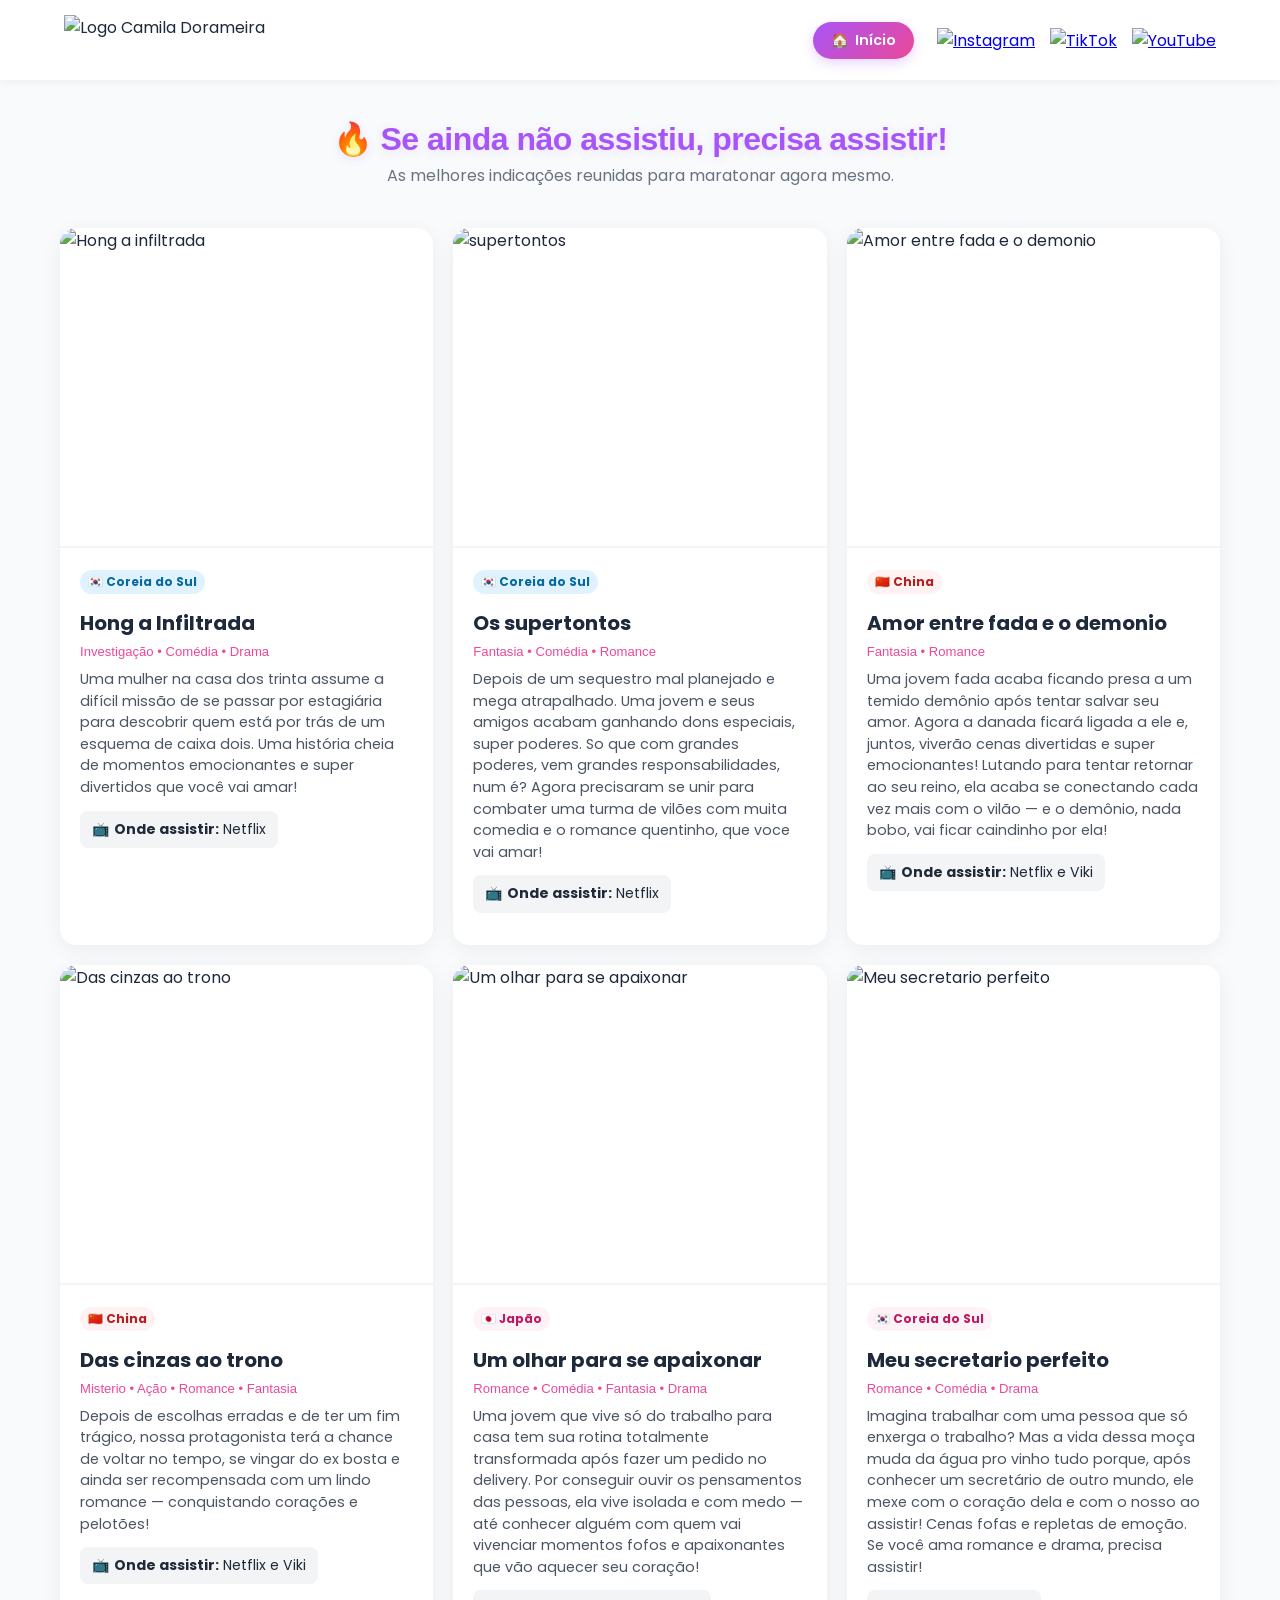
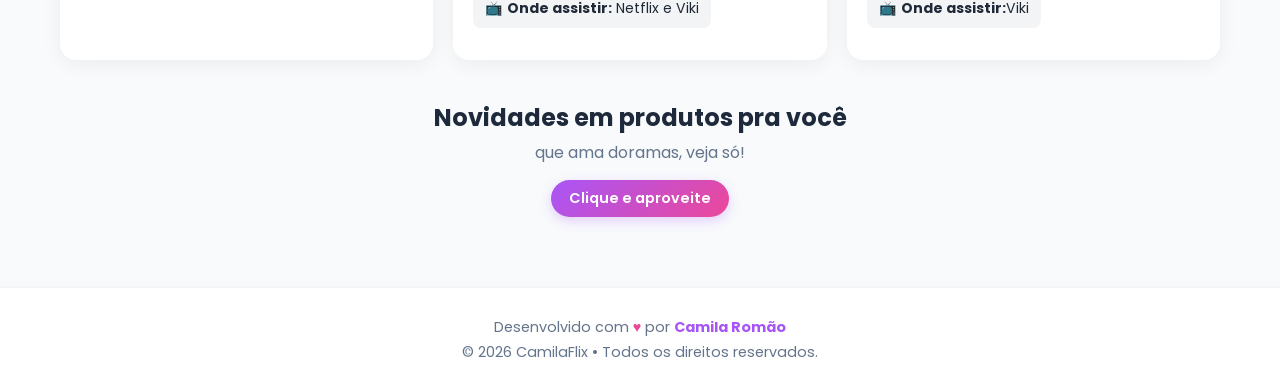
==== commit 4fbbe1ba: "Update indicacoes.html" ====
--- a/indicacoes.html
+++ b/indicacoes.html
@@ -13,19 +13,19 @@
 <body>
     <header>
         <div class="logo">
-                <img class="logotipo" src="assets/Cah-dorameira-logo.png" alt="Logo Camila Dorameira">
+                <img class="logotipo" src="/Mundo-dos-Doramas/assets/Cah-dorameira-logo.png" alt="Logo Camila Dorameira">
         </div>
         
         <nav class="redes-sociais">
             <!-- Botão de Início estilizado -->
-            <a href="https://camila-romao.github.io/mundo-dos-doramas/" class="btn-inicio">
+            <a href="/Mundo-dos-Doramas/index.html" class="btn-inicio">
                 <span>🏠</span> Início
             </a>
 
             <!-- Suas Redes Sociais -->
-            <a href="https://www.instagram.com/camiladorameiraa/" target="_blank"><img src="assets/Instagram_icon.png" alt="Instagram"></a>
-            <a href="https://www.tiktok.com/@camiladorameiraa" target="_blank"><img src="assets/Tiktok_logo.png" alt="TikTok"></a>
-            <a href="https://www.youtube.com/@Camiladorameira" target="_blank"><img src="assets/Youtube_logo.png" alt="YouTube"></a>
+           <a href="https://www.instagram.com/camiladorameiraa/" target="_blank"><img src="/Mundo-dos-Doramas/assets/Instagram_icon.png" alt="Instagram"></a>
+            <a href="https://www.tiktok.com/@camiladorameiraa" target="_blank"><img src="/Mundo-dos-Doramas/assets/Tiktok_logo.png" alt="TikTok"></a>
+            <a href="https://www.youtube.com/@Camiladorameira" target="_blank"><img src="/Mundo-dos-Doramas/assets/Youtube_logo.png" alt="YouTube"></a>
         </nav>
     </header>
 
@@ -39,7 +39,7 @@
 
         <!-- Exemplo Card Coreano 1 -->
         <div class="card-dorama">
-            <img src="assets/hong-a-infiltrada-img.webp" alt="Hong a infiltrada">
+            <img src="/Mundo-dos-Doramas/assets/hong-a-infiltrada-img.webp" alt="Hong a infiltrada">
             <div class="card-info">
                 <span class="tag-pais coreia">🇰🇷 Coreia do Sul</span>
                 <h3>Hong a Infiltrada</h3>
@@ -51,7 +51,7 @@
 
         <!-- Exemplo Card Coreano 2 -->
         <div class="card-dorama">
-            <img src="assets/SUPERtontos-img.jpg" alt="supertontos">
+            <img src="/Mundo-dos-Doramas/assets/SUPERtontos-img.jpg" alt="supertontos">
             <div class="card-info">
                 <span class="tag-pais coreia">🇰🇷 Coreia do Sul</span>
                 <h3>Os supertontos</h3>
@@ -63,7 +63,7 @@
 
         <!-- Exemplo Card Chinês 1 -->
         <div class="card-dorama">
-            <img src="assets/amor-entre-a-fada-e-o-demonio-img.jpg" alt="Amor entre fada e o demonio">
+            <img src="/Mundo-dos-Doramas/assets/amor-entre-a-fada-e-o-demonio-img.jpg" alt="Amor entre fada e o demonio">
             <div class="card-info">
                 <span class="tag-pais china">🇨🇳 China</span>
                 <h3>Amor entre fada e o demonio</h3>
@@ -75,7 +75,7 @@
 
         <!-- Exemplo Card Chinês 2 -->
         <div class="card-dorama">
-            <img src="assets/das-cinzas-ao-trono-img.jpg" alt="Das cinzas ao trono">
+            <img src="/Mundo-dos-Doramas/assets/das-cinzas-ao-trono-img.jpg" alt="Das cinzas ao trono">
             <div class="card-info">
                 <span class="tag-pais china">🇨🇳 China</span>
                 <h3>Das cinzas ao trono</h3>
@@ -87,7 +87,7 @@
 
         <!-- Exemplo Card Japonês -->
         <div class="card-dorama">
-            <img src="assets/Um-olhar-para-se-apaixonar-img.jpg" alt="Um olhar para se apaixonar">
+            <img src="/Mundo-dos-Doramas/assets/Um-olhar-para-se-apaixonar-img.jpg" alt="Um olhar para se apaixonar">
             <div class="card-info">
                 <span class="tag-pais japao">🇯🇵 Japão</span>
                 <h3>Um olhar para se apaixonar</h3>
@@ -98,7 +98,7 @@
         </div> 
 
         <div class="card-dorama">
-            <img src="assets/meu-secretario-perfeito-img.webp" alt="Meu secretario perfeito">
+            <img src="/Mundo-dos-Doramas/assets/meu-secretario-perfeito-img.webp" alt="Meu secretario perfeito">
             <div class="card-info">
                 <span class="tag-pais japao">🇰🇷 Coreia do Sul</span>
                 <h3>Meu secretario perfeito</h3>
@@ -111,7 +111,8 @@
 
 
 <!-- Seção achadinhos -->
-    <section>
+    <!-- Cabeçalho da Seção -->
+     <section>
         <div class="achadinhos-titulo">
         <h2>Novidades em produtos pra você</h2>
         <p>que ama doramas, veja só!</p>
@@ -121,7 +122,6 @@
     </div>
      </section>
 
-    
 <footer>
         <p>Desenvolvido com <span class="coracao">♥</span> por <strong>Camila Romão</strong></p>
         <p>&copy; 2026 CamilaFlix • Todos os direitos reservados.</p>
